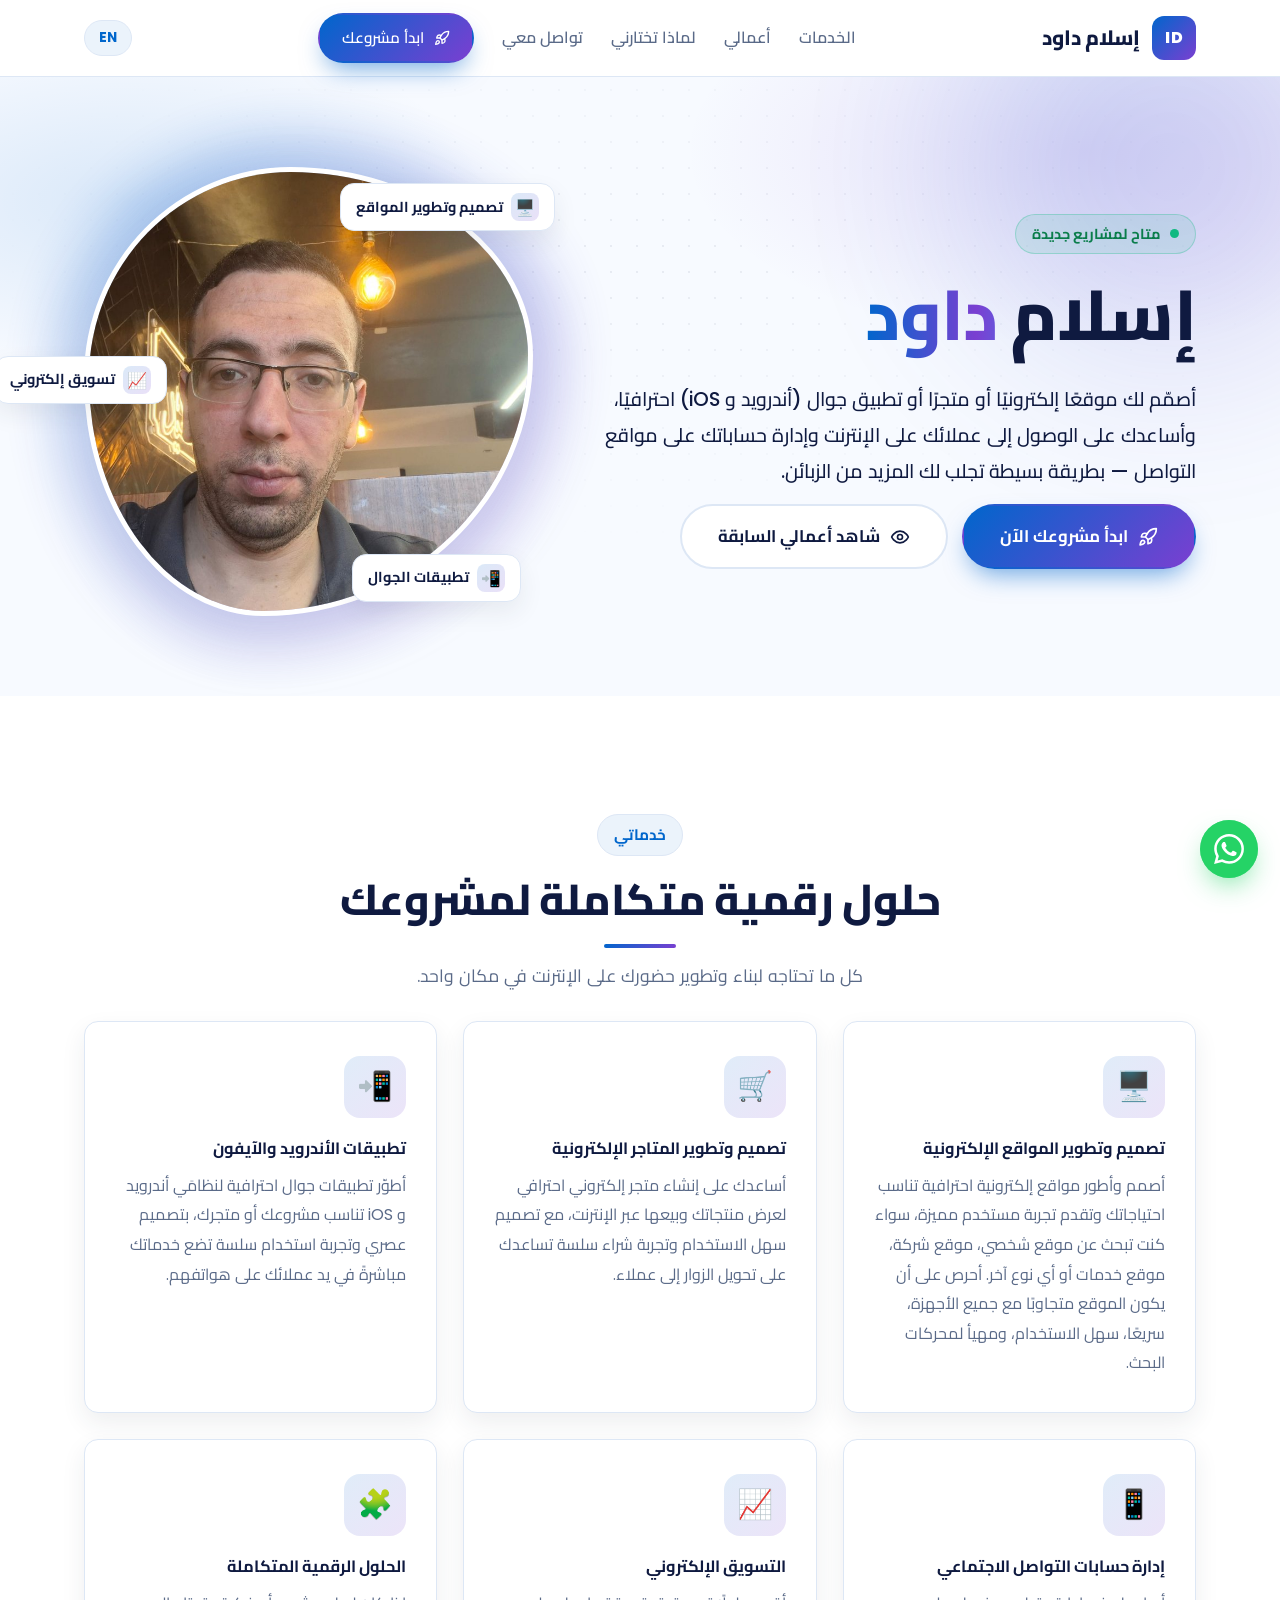
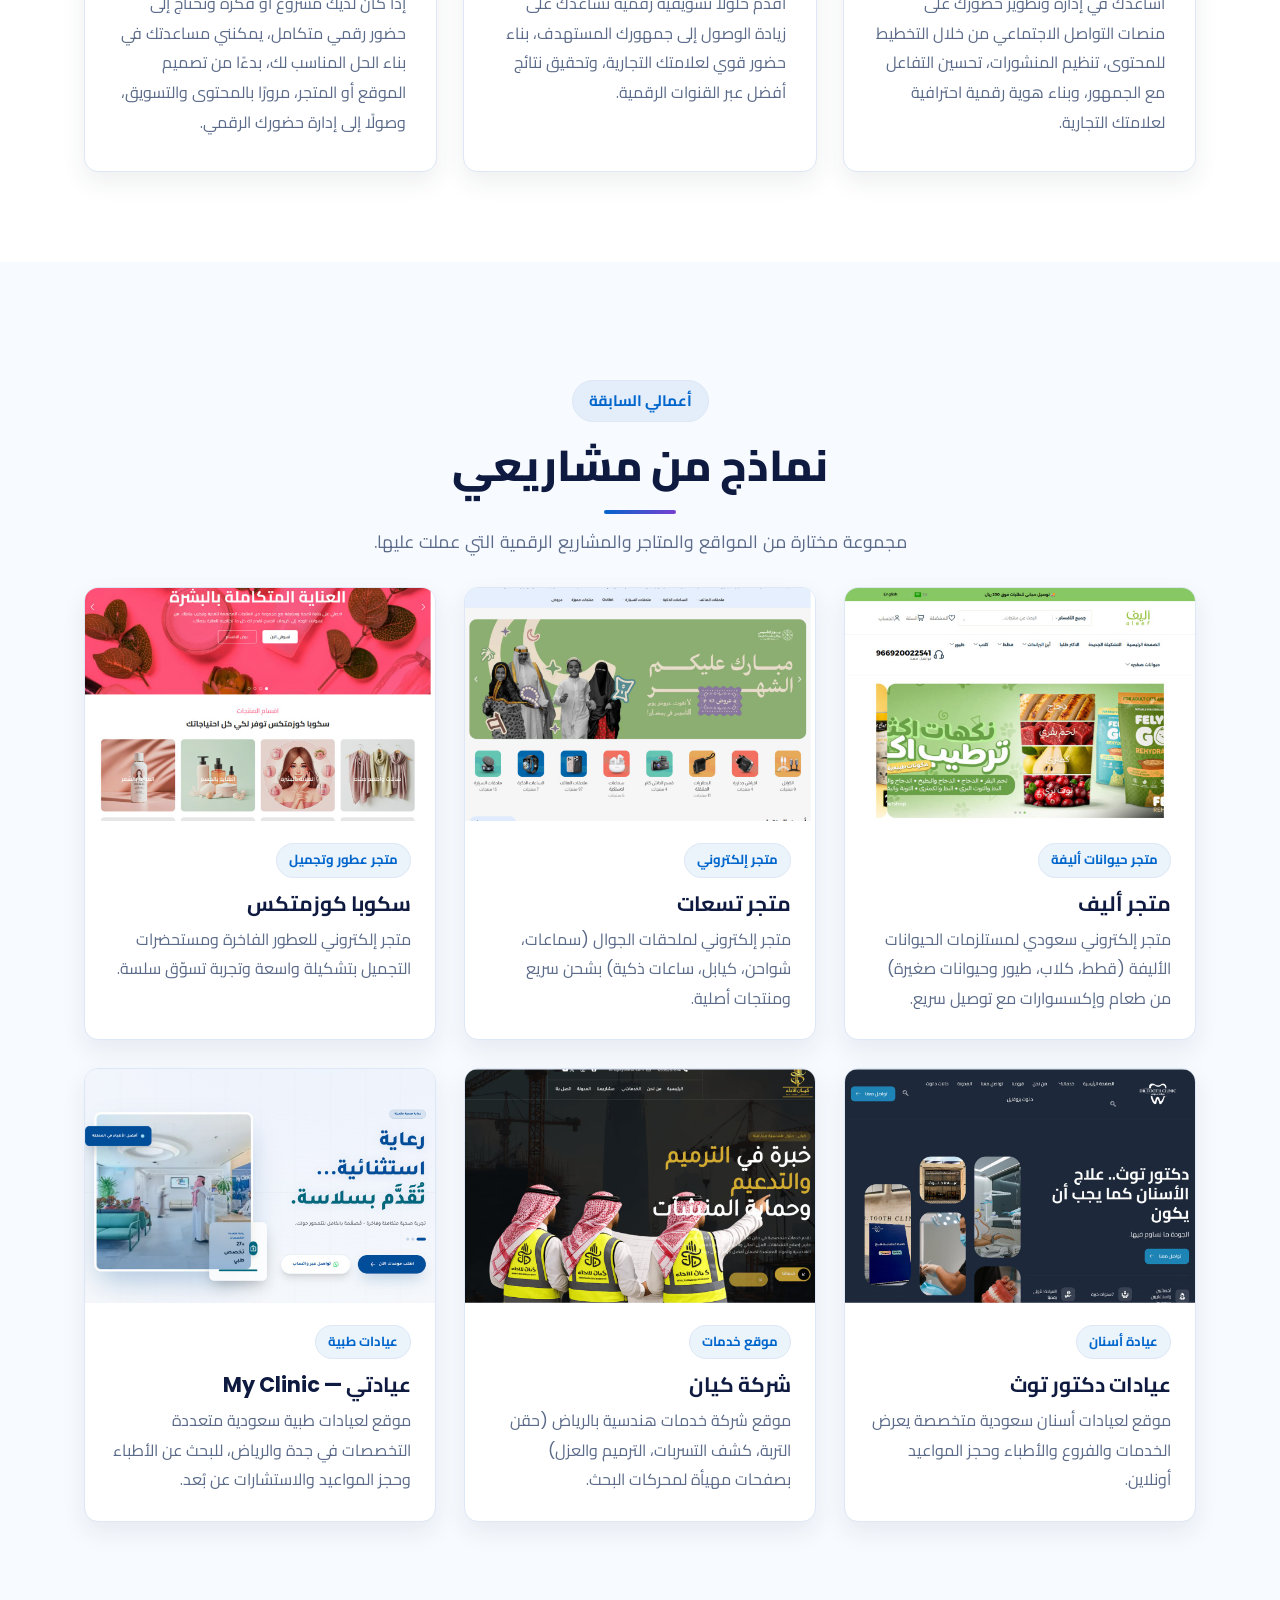
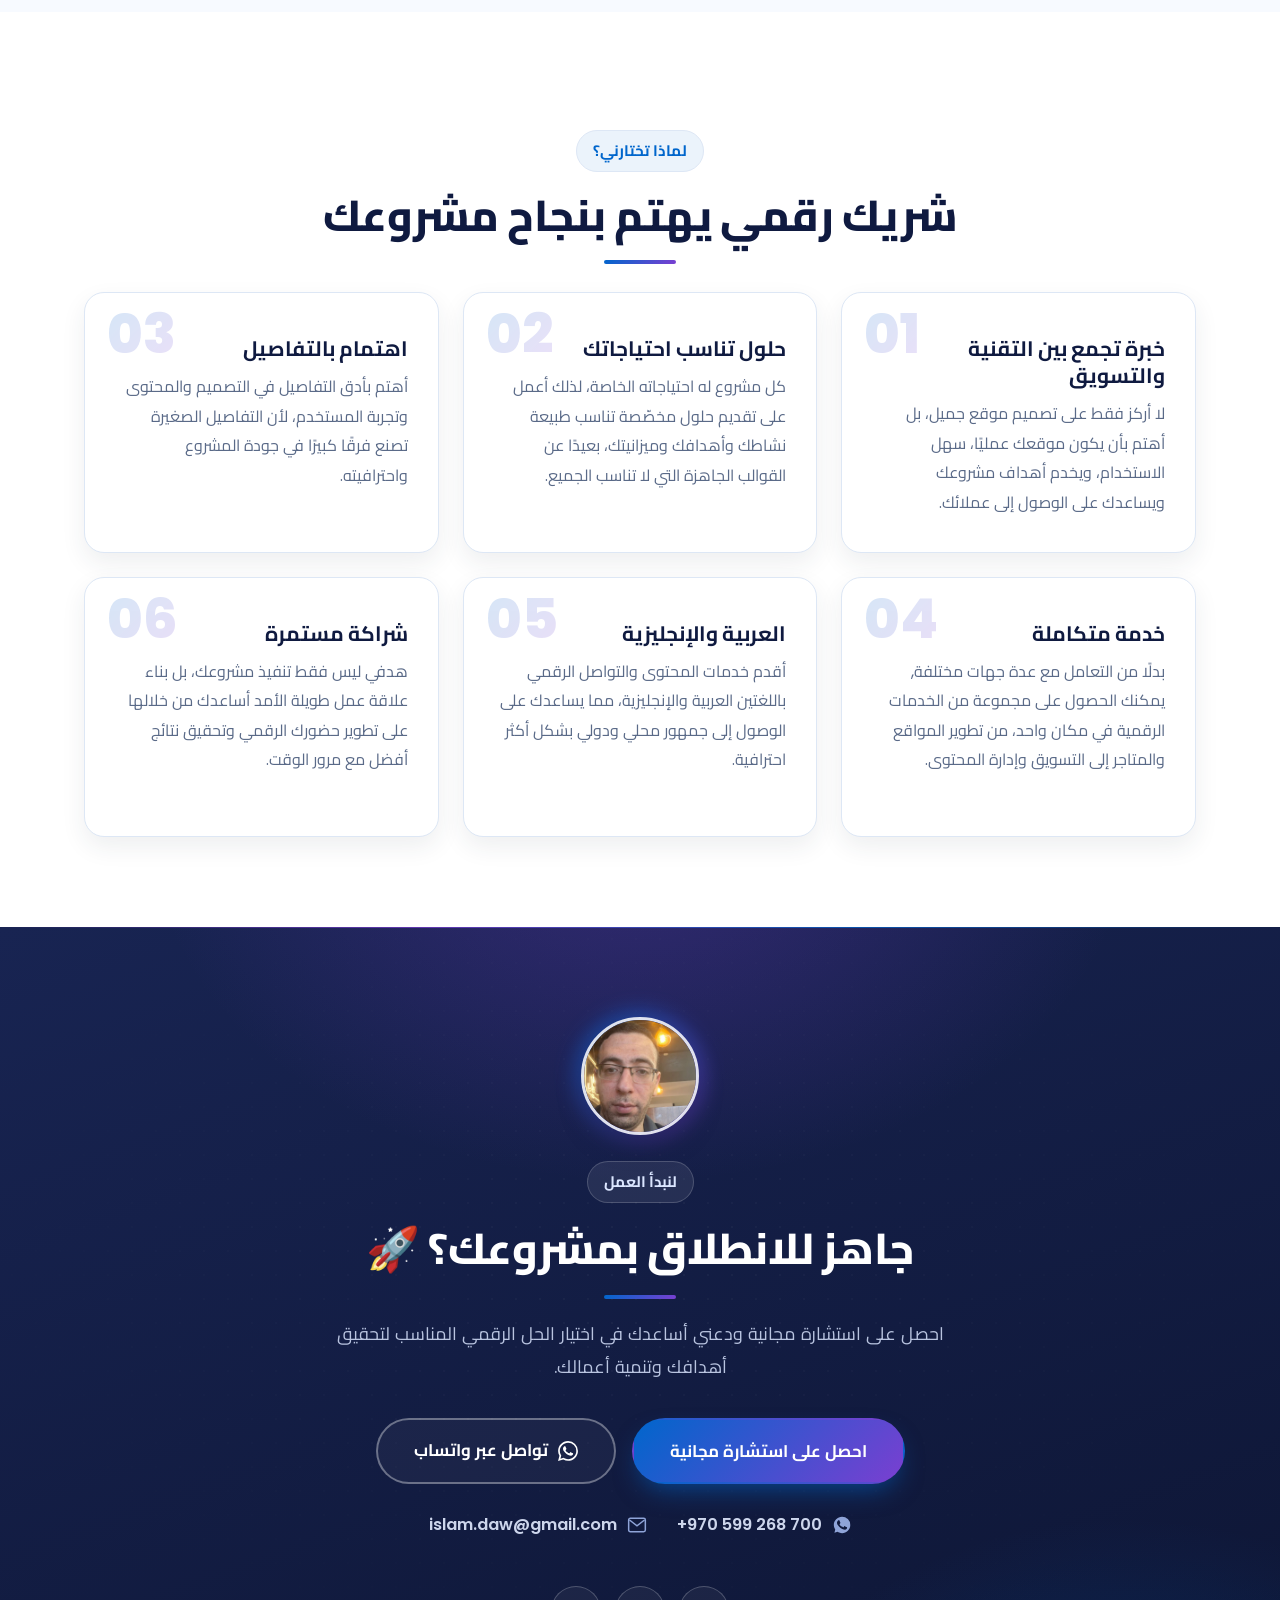
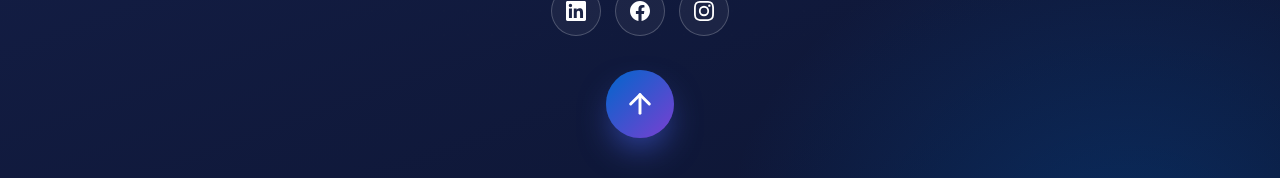
==== index.html @ fa751023 "Services: swap apps/marketing order; hero mentions apps; chip -> mobile apps Co-Authored-By: Claude " ====
<!DOCTYPE html>
<html lang="ar" dir="rtl">
<head>
  <meta charset="UTF-8" />
  <meta name="viewport" content="width=device-width, initial-scale=1.0" />
  <title>إسلام داود | مصمم ومطور مواقع والتسويق الرقمي</title>
  <meta name="description" content="إسلام داود — مصمم ومطور مواقع وتطبيقات جوال. تصميم مواقع ومتاجر إلكترونية، تطبيقات أندرويد و iOS، تسويق رقمي، وإدارة حسابات التواصل الاجتماعي." />
  <meta name="author" content="إسلام داود" />

  <meta name="robots" content="index, follow" />
  <meta name="keywords" content="تصميم مواقع, تطوير مواقع, متجر إلكتروني, تطبيقات جوال, تطبيقات اندرويد, تطبيقات ايفون, iOS, Android, تسويق رقمي, إدارة سوشال ميديا, إسلام داود, مصمم مواقع" />
  <meta name="theme-color" content="#0066cc" />
  <link rel="canonical" href="https://islam-dawod.github.io/ID/" />

  <!-- Open Graph -->
  <meta property="og:type" content="website" />
  <meta property="og:title" content="إسلام داود | مصمم ومطور مواقع والتسويق الرقمي" />
  <meta property="og:description" content="بناء حضور رقمي احترافي: مواقع، متاجر إلكترونية، تطبيقات جوال، تسويق رقمي وإدارة سوشال ميديا." />
  <meta property="og:url" content="https://islam-dawod.github.io/ID/" />
  <meta property="og:image" content="https://islam-dawod.github.io/ID/assets/me/portrait.jpg" />
  <meta property="og:locale" content="ar_AR" />
  <meta property="og:site_name" content="إسلام داود" />

  <!-- Twitter -->
  <meta name="twitter:card" content="summary_large_image" />
  <meta name="twitter:title" content="إسلام داود | مصمم ومطور مواقع" />
  <meta name="twitter:description" content="تصميم وتطوير المواقع والمتاجر الإلكترونية، تطبيقات الجوال، التسويق الرقمي وإدارة السوشال ميديا." />
  <meta name="twitter:image" content="https://islam-dawod.github.io/ID/assets/me/portrait.jpg" />

  <!-- Structured data -->
  <script type="application/ld+json">
  {
    "@context": "https://schema.org",
    "@type": "Person",
    "name": "إسلام داود",
    "alternateName": "Islam Daoud",
    "jobTitle": "مصمم ومطور مواقع",
    "description": "مصمم ومطور مواقع متخصص في تصميم وتطوير المواقع والمتاجر الإلكترونية والتسويق الرقمي وإدارة المحتوى.",
    "url": "https://islam-dawod.github.io/ID/",
    "image": "https://islam-dawod.github.io/ID/assets/me/portrait.jpg",
    "email": "islam.daw@gmail.com",
    "telephone": "+970599268700",
    "sameAs": [
      "https://www.instagram.com/islam.dawod92",
      "https://www.facebook.com/islam.daw.2025",
      "https://www.linkedin.com/in/islam-dawod/"
    ],
    "knowsAbout": ["تصميم المواقع", "تطوير المواقع", "المتاجر الإلكترونية", "تطوير تطبيقات الجوال", "تطبيقات أندرويد", "تطبيقات iOS", "التسويق الرقمي", "إدارة التواصل الاجتماعي"]
  }
  </script>

  <link rel="preconnect" href="https://fonts.googleapis.com" />
  <link rel="preconnect" href="https://fonts.gstatic.com" crossorigin />
  <link href="https://fonts.googleapis.com/css2?family=Cairo:wght@400;500;600;700;800&family=Poppins:wght@400;500;600;700;800&family=Tajawal:wght@400;500;700&display=swap" rel="stylesheet" />
  <link rel="stylesheet" href="styles.css?v=77" />
  <link rel="icon" type="image/svg+xml" href="favicon.svg?v=1" />
  <link rel="icon" type="image/png" sizes="32x32" href="favicon-32x32.png?v=1" />
  <link rel="icon" type="image/png" sizes="16x16" href="favicon-16x16.png?v=1" />
  <link rel="shortcut icon" href="favicon.ico?v=1" />
  <link rel="apple-touch-icon" sizes="180x180" href="apple-touch-icon.png?v=1" />
</head>
<body>
  <!-- Header -->
  <header class="site-header" id="top">
    <div class="container header-inner">
      <a href="#top" class="logo">
        <span class="logo-mark">ID</span>
        <span class="logo-text" data-en="Islam Daoud">إسلام داود</span>
      </a>
      <nav class="nav" id="nav">
        <a href="#services" data-en="Services">الخدمات</a>
        <a href="#portfolio" data-en="Work">أعمالي</a>
        <a href="#why" data-en="Why Me">لماذا تختارني</a>
        <a href="#contact" data-en="Contact">تواصل معي</a>
        <a href="#contact" class="btn btn-sm btn-primary nav-cta" data-en="<svg viewBox='0 0 24 24' fill='none' stroke='currentColor' stroke-width='2' stroke-linecap='round' stroke-linejoin='round'><path d='M4.5 16.5c-1.5 1.26-2 5-2 5s3.74-.5 5-2c.71-.84.7-2.13-.09-2.91a2.18 2.18 0 0 0-2.91-.09z'/><path d='m12 15-3-3a22 22 0 0 1 2-3.95A12.88 12.88 0 0 1 22 2c0 2.72-.78 7.5-6 11a22.35 22.35 0 0 1-4 2z'/><path d='M9 12H4s.55-3.03 2-4c1.62-1.08 5 0 5 0'/><path d='M12 15v5s3.03-.55 4-2c1.08-1.62 0-5 0-5'/></svg> Start Project"><svg viewBox="0 0 24 24" fill="none" stroke="currentColor" stroke-width="2" stroke-linecap="round" stroke-linejoin="round"><path d="M4.5 16.5c-1.5 1.26-2 5-2 5s3.74-.5 5-2c.71-.84.7-2.13-.09-2.91a2.18 2.18 0 0 0-2.91-.09z"/><path d="m12 15-3-3a22 22 0 0 1 2-3.95A12.88 12.88 0 0 1 22 2c0 2.72-.78 7.5-6 11a22.35 22.35 0 0 1-4 2z"/><path d="M9 12H4s.55-3.03 2-4c1.62-1.08 5 0 5 0"/><path d="M12 15v5s3.03-.55 4-2c1.08-1.62 0-5 0-5"/></svg> ابدأ مشروعك</a>
      </nav>
      <div class="header-actions">
        <button class="lang-toggle" id="langToggle" aria-label="تغيير اللغة">EN</button>
        <button class="nav-toggle" id="navToggle" aria-label="القائمة" aria-expanded="false">
          <span></span><span></span><span></span>
        </button>
      </div>
    </div>
  </header>

  <!-- Floating WhatsApp button (fixed, site-wide) -->
  <a class="wa-fab" href="https://wa.me/970599268700" target="_blank" rel="noopener" aria-label="تواصل عبر واتساب" data-en-label="Chat on WhatsApp">
    <svg viewBox="0 0 24 24" fill="currentColor" aria-hidden="true"><path d="M17.472 14.382c-.297-.149-1.758-.867-2.03-.967-.273-.099-.471-.148-.67.15-.197.297-.767.966-.94 1.164-.173.199-.347.223-.644.075-.297-.15-1.255-.463-2.39-1.475-.883-.788-1.48-1.761-1.653-2.059-.173-.297-.018-.458.13-.606.134-.133.298-.347.446-.52.149-.174.198-.298.298-.497.099-.198.05-.371-.025-.52-.075-.149-.669-1.612-.916-2.207-.242-.579-.487-.5-.669-.51-.173-.008-.371-.01-.57-.01-.198 0-.52.074-.792.372-.272.297-1.04 1.016-1.04 2.479 0 1.462 1.065 2.875 1.213 3.074.149.198 2.096 3.2 5.077 4.487.709.306 1.263.489 1.694.625.712.227 1.36.195 1.871.118.571-.085 1.758-.719 2.006-1.413.248-.694.248-1.289.173-1.413-.074-.124-.272-.198-.57-.347m-5.421 7.403h-.004a9.87 9.87 0 01-5.031-1.378l-.361-.214-3.741.982.998-3.648-.235-.374a9.86 9.86 0 01-1.51-5.26c.001-5.45 4.436-9.884 9.888-9.884 2.64 0 5.122 1.03 6.988 2.898a9.825 9.825 0 012.893 6.994c-.003 5.45-4.437 9.884-9.885 9.884m8.413-18.297A11.815 11.815 0 0012.05 0C5.495 0 .16 5.335.157 11.892c0 2.096.547 4.142 1.588 5.945L.057 24l6.305-1.654a11.882 11.882 0 005.683 1.448h.005c6.554 0 11.89-5.335 11.893-11.893a11.821 11.821 0 00-3.48-8.413Z"/></svg>
  </a>

  <!-- Hero -->
  <section class="hero">
    <div class="hero-bg" aria-hidden="true"></div>
    <div class="container hero-inner">
      <div class="hero-text">
        <span class="hero-status" data-en="<span class='dot'></span> Available for new projects"><span class="dot"></span> متاح لمشاريع جديدة</span>
        <h1 class="hero-title" data-en="Islam <span class='grad'>Daoud</span>">إسلام <span class="grad">داود</span></h1>
        <p class="hero-lead" data-en="I build you a professional website, online store, or mobile app for Android &amp; iOS, help you reach your customers online, and manage your social media — simply, in a way that brings you more clients.">
          أصمّم لك موقعًا إلكترونيًا أو متجرًا أو تطبيق جوال (أندرويد و iOS) احترافيًا،
          وأساعدك على الوصول إلى عملائك على الإنترنت وإدارة حساباتك على مواقع التواصل —
          بطريقة بسيطة تجلب لك المزيد من الزبائن.
        </p>
        <div class="hero-actions">
          <a href="#contact" class="btn btn-primary btn-lg" data-en="<svg viewBox='0 0 24 24' fill='none' stroke='currentColor' stroke-width='2' stroke-linecap='round' stroke-linejoin='round'><path d='M4.5 16.5c-1.5 1.26-2 5-2 5s3.74-.5 5-2c.71-.84.7-2.13-.09-2.91a2.18 2.18 0 0 0-2.91-.09z'/><path d='m12 15-3-3a22 22 0 0 1 2-3.95A12.88 12.88 0 0 1 22 2c0 2.72-.78 7.5-6 11a22.35 22.35 0 0 1-4 2z'/><path d='M9 12H4s.55-3.03 2-4c1.62-1.08 5 0 5 0'/><path d='M12 15v5s3.03-.55 4-2c1.08-1.62 0-5 0-5'/></svg> Start Your Project"><svg viewBox="0 0 24 24" fill="none" stroke="currentColor" stroke-width="2" stroke-linecap="round" stroke-linejoin="round"><path d="M4.5 16.5c-1.5 1.26-2 5-2 5s3.74-.5 5-2c.71-.84.7-2.13-.09-2.91a2.18 2.18 0 0 0-2.91-.09z"/><path d="m12 15-3-3a22 22 0 0 1 2-3.95A12.88 12.88 0 0 1 22 2c0 2.72-.78 7.5-6 11a22.35 22.35 0 0 1-4 2z"/><path d="M9 12H4s.55-3.03 2-4c1.62-1.08 5 0 5 0"/><path d="M12 15v5s3.03-.55 4-2c1.08-1.62 0-5 0-5"/></svg> ابدأ مشروعك الآن</a>
          <a href="#portfolio" class="btn btn-ghost btn-lg" data-en="<svg viewBox='0 0 24 24' fill='none' stroke='currentColor' stroke-width='2' stroke-linecap='round' stroke-linejoin='round'><path d='M2 12s3-7 10-7 10 7 10 7-3 7-10 7-10-7-10-7z'/><circle cx='12' cy='12' r='3'/></svg> View My Work"><svg viewBox="0 0 24 24" fill="none" stroke="currentColor" stroke-width="2" stroke-linecap="round" stroke-linejoin="round"><path d="M2 12s3-7 10-7 10 7 10 7-3 7-10 7-10-7-10-7z"/><circle cx="12" cy="12" r="3"/></svg> شاهد أعمالي السابقة</a>
        </div>
      </div>
      <figure class="hero-portrait" onerror="this.style.display='none'">
        <img src="assets/me/portrait.jpg" alt="إسلام داود" loading="eager"
             onerror="this.closest('.hero-portrait').style.display='none'" />
        <span class="float-chip chip-1" data-en="<span class='ci'>🖥️</span> Web Development"><span class="ci">🖥️</span> تصميم وتطوير المواقع</span>
        <span class="float-chip chip-2" data-en="<span class='ci'>📈</span> Digital Marketing"><span class="ci">📈</span> تسويق إلكتروني</span>
        <span class="float-chip chip-3" data-en="<span class='ci'>📲</span> Mobile Apps"><span class="ci">📲</span> تطبيقات الجوال</span>
      </figure>
    </div>
  </section>

  <!-- Services -->
  <section class="section" id="services">
    <div class="container">
      <div class="section-head">
        <span class="kicker" data-en="Services">خدماتي</span>
        <h2 data-en="Complete digital solutions for your project">حلول رقمية متكاملة لمشروعك</h2>
        <p data-en="Everything you need to build and grow your online presence, in one place.">كل ما تحتاجه لبناء وتطوير حضورك على الإنترنت في مكان واحد.</p>
      </div>

      <div class="cards">
        <article class="card">
          <div class="card-icon">🖥️</div>
          <h3 data-en="Website Design &amp; Development">تصميم وتطوير المواقع الإلكترونية</h3>
          <p data-en="I design and develop professional, responsive websites with a great user experience — personal, business, or services sites — fast, easy to use, and SEO-ready.">
            أصمم وأطور مواقع إلكترونية احترافية تناسب احتياجاتك وتقدم تجربة مستخدم مميزة،
            سواء كنت تبحث عن موقع شخصي، موقع شركة، موقع خدمات أو أي نوع آخر.
            أحرص على أن يكون الموقع متجاوبًا مع جميع الأجهزة، سريعًا، سهل الاستخدام، ومهيأ لمحركات البحث.
          </p>
        </article>

        <article class="card">
          <div class="card-icon">🛒</div>
          <h3 data-en="E-commerce Development">تصميم وتطوير المتاجر الإلكترونية</h3>
          <p data-en="I help you build a professional online store to showcase and sell your products, with an easy design and a smooth buying experience that turns visitors into customers.">
            أساعدك على إنشاء متجر إلكتروني احترافي لعرض منتجاتك وبيعها عبر الإنترنت،
            مع تصميم سهل الاستخدام وتجربة شراء سلسة تساعدك على تحويل الزوار إلى عملاء.
          </p>
        </article>

        <article class="card">
          <div class="card-icon">📲</div>
          <h3 data-en="Android &amp; iOS App Development">تطبيقات الأندرويد والآيفون</h3>
          <p data-en="I develop professional mobile apps for Android and iOS tailored to your business or store — with a modern design and a smooth experience that puts your services right in your customers' hands.">
            أطوّر تطبيقات جوال احترافية لنظامَي أندرويد و iOS تناسب مشروعك أو متجرك، بتصميم
            عصري وتجربة استخدام سلسة تضع خدماتك مباشرةً في يد عملائك على هواتفهم.
          </p>
        </article>

        <article class="card">
          <div class="card-icon">📱</div>
          <h3 data-en="Social Media Management">إدارة حسابات التواصل الاجتماعي</h3>
          <p data-en="I manage and grow your social media presence through content planning, scheduling, boosting engagement, and building a professional brand identity.">
            أساعدك في إدارة وتطوير حضورك على منصات التواصل الاجتماعي من خلال التخطيط للمحتوى،
            تنظيم المنشورات، تحسين التفاعل مع الجمهور، وبناء هوية رقمية احترافية لعلامتك التجارية.
          </p>
        </article>

        <article class="card">
          <div class="card-icon">📈</div>
          <h3 data-en="Digital Marketing">التسويق الإلكتروني</h3>
          <p data-en="I provide digital marketing solutions that expand your reach to your target audience, build a strong brand presence, and achieve better results across digital channels.">
            أقدم حلولًا تسويقية رقمية تساعدك على زيادة الوصول إلى جمهورك المستهدف،
            بناء حضور قوي لعلامتك التجارية، وتحقيق نتائج أفضل عبر القنوات الرقمية.
          </p>
        </article>

        <article class="card">
          <div class="card-icon">🧩</div>
          <h3 data-en="Integrated Digital Solutions">الحلول الرقمية المتكاملة</h3>
          <p data-en="If you have a project or idea and need a complete digital presence, I can help you build the right solution — from website or store design, through content and marketing, to managing your digital presence.">
            إذا كان لديك مشروع أو فكرة وتحتاج إلى حضور رقمي متكامل، يمكنني مساعدتك في بناء الحل
            المناسب لك، بدءًا من تصميم الموقع أو المتجر، مرورًا بالمحتوى والتسويق، وصولًا إلى إدارة حضورك الرقمي.
          </p>
        </article>
      </div>
    </div>
  </section>

  <!-- Portfolio / Previous work -->
  <section class="section section-alt" id="portfolio">
    <div class="container">
      <div class="section-head">
        <span class="kicker" data-en="My Work">أعمالي السابقة</span>
        <h2 data-en="Selected projects">نماذج من مشاريعي</h2>
        <p data-en="A selection of websites, stores, and digital projects I have worked on.">مجموعة مختارة من المواقع والمتاجر والمشاريع الرقمية التي عملت عليها.</p>
      </div>

      <div class="portfolio-grid">
        <a class="work" href="https://aleef.com/" target="_blank" rel="noopener">
          <div class="work-thumb">
            <img src="assets/portfolio/aleef.jpg" alt="متجر أليف لمستلزمات الحيوانات الأليفة" loading="lazy" />
          </div>
          <div class="work-body">
            <span class="work-tag" data-en="Pet Store">متجر حيوانات أليفة</span>
            <h3 data-en="Aleef Store">متجر أليف</h3>
            <p data-en="A Saudi online pet store for cats, dogs, birds, and small animals — food, accessories, and supplies with fast delivery.">متجر إلكتروني سعودي لمستلزمات الحيوانات الأليفة (قطط، كلاب، طيور وحيوانات صغيرة) من طعام وإكسسوارات مع توصيل سريع.</p>
          </div>
        </a>

        <a class="work" href="https://www.tesaat.com/" target="_blank" rel="noopener">
          <div class="work-thumb">
            <img src="assets/portfolio/tesaat.jpg" alt="متجر تسعات لملحقات الجوال" loading="lazy" />
          </div>
          <div class="work-body">
            <span class="work-tag" data-en="E-commerce">متجر إلكتروني</span>
            <h3 data-en="Tesaat Store">متجر تسعات</h3>
            <p data-en="An online store for mobile accessories — headphones, chargers, cables, and smartwatches — with fast shipping.">متجر إلكتروني لملحقات الجوال (سماعات، شواحن، كيابل، ساعات ذكية) بشحن سريع ومنتجات أصلية.</p>
          </div>
        </a>

        <a class="work" href="https://www.scuba-cosmatics.com/" target="_blank" rel="noopener">
          <div class="work-thumb">
            <img src="assets/portfolio/scuba.jpg" alt="متجر سكوبا كوزمتكس للعطور ومستحضرات التجميل" loading="lazy" />
          </div>
          <div class="work-body">
            <span class="work-tag" data-en="Beauty &amp; Perfume">متجر عطور وتجميل</span>
            <h3 data-en="Scuba Cosmetics">سكوبا كوزمتكس</h3>
            <p data-en="An online store for luxury perfumes and cosmetics with a wide range of premium products and a smooth shopping experience.">متجر إلكتروني للعطور الفاخرة ومستحضرات التجميل بتشكيلة واسعة وتجربة تسوّق سلسة.</p>
          </div>
        </a>

        <a class="work" href="https://drtoothclinics.com/" target="_blank" rel="noopener">
          <div class="work-thumb">
            <img src="assets/portfolio/drtooth.jpg" alt="موقع عيادات دكتور توث للأسنان" loading="lazy" />
          </div>
          <div class="work-body">
            <span class="work-tag" data-en="Dental Clinic">عيادة أسنان</span>
            <h3 data-en="Dr Tooth Clinics">عيادات دكتور توث</h3>
            <p data-en="A website for a Saudi dental clinics group showcasing its services, branches, specialists, and online appointment booking.">موقع لعيادات أسنان سعودية متخصصة يعرض الخدمات والفروع والأطباء وحجز المواعيد أونلاين.</p>
          </div>
        </a>

        <a class="work" href="https://kyanksa.com/" target="_blank" rel="noopener">
          <div class="work-thumb">
            <img src="assets/portfolio/kyan.jpg" alt="موقع شركة كيان للخدمات الهندسية" loading="lazy" />
          </div>
          <div class="work-body">
            <span class="work-tag" data-en="Services Website">موقع خدمات</span>
            <h3 data-en="Kyan Company">شركة كيان</h3>
            <p data-en="A services company website (soil injection, leak detection, renovation, and insulation) in Riyadh, with SEO-focused pages.">موقع شركة خدمات هندسية بالرياض (حقن التربة، كشف التسربات، الترميم والعزل) بصفحات مهيأة لمحركات البحث.</p>
          </div>
        </a>

        <a class="work" href="https://myclinic.com.sa/" target="_blank" rel="noopener">
          <div class="work-thumb">
            <img src="assets/portfolio/myclinic.jpg" alt="موقع عيادتي My Clinic الطبي" loading="lazy" />
          </div>
          <div class="work-body">
            <span class="work-tag" data-en="Medical Clinics">عيادات طبية</span>
            <h3 data-en="My Clinic">عيادتي — My Clinic</h3>
            <p data-en="A Saudi multi-specialty medical clinics website (Jeddah &amp; Riyadh) for finding doctors, booking appointments, and telemedicine.">موقع لعيادات طبية سعودية متعددة التخصصات في جدة والرياض، للبحث عن الأطباء وحجز المواعيد والاستشارات عن بُعد.</p>
          </div>
        </a>
      </div>

    </div>
  </section>

  <!-- Why choose me -->
  <section class="section" id="why">
    <div class="container">
      <div class="section-head">
        <span class="kicker" data-en="Why Choose Me?">لماذا تختارني؟</span>
        <h2 data-en="A digital partner invested in your success">شريك رقمي يهتم بنجاح مشروعك</h2>
      </div>

      <div class="features">
        <div class="feature">
          <span class="feature-num">01</span>
          <h3 data-en="Technical &amp; marketing expertise">خبرة تجمع بين التقنية والتسويق</h3>
          <p data-en="I don't just focus on a beautiful design — I make sure your site is practical, easy to use, serves your goals, and helps you reach your customers.">
            لا أركز فقط على تصميم موقع جميل، بل أهتم بأن يكون موقعك عمليًا، سهل الاستخدام،
            ويخدم أهداف مشروعك ويساعدك على الوصول إلى عملائك.
          </p>
        </div>
        <div class="feature">
          <span class="feature-num">02</span>
          <h3 data-en="Tailored to your needs">حلول تناسب احتياجاتك</h3>
          <p data-en="Every project has its own needs, so I provide custom solutions that fit your business, goals, and budget — never one-size-fits-all templates.">
            كل مشروع له احتياجاته الخاصة، لذلك أعمل على تقديم حلول مخصّصة تناسب طبيعة نشاطك
            وأهدافك وميزانيتك، بعيدًا عن القوالب الجاهزة التي لا تناسب الجميع.
          </p>
        </div>
        <div class="feature">
          <span class="feature-num">03</span>
          <h3 data-en="Attention to detail">اهتمام بالتفاصيل</h3>
          <p data-en="I care about the finest details in design, content, and user experience, because small details make a big difference in quality and professionalism.">
            أهتم بأدق التفاصيل في التصميم والمحتوى وتجربة المستخدم، لأن التفاصيل الصغيرة تصنع
            فرقًا كبيرًا في جودة المشروع واحترافيته.
          </p>
        </div>
        <div class="feature">
          <span class="feature-num">04</span>
          <h3 data-en="All-in-one service">خدمة متكاملة</h3>
          <p data-en="Instead of dealing with several parties, you get a range of digital services in one place — from web and store development to marketing and content.">
            بدلًا من التعامل مع عدة جهات مختلفة, يمكنك الحصول على مجموعة من الخدمات الرقمية في
            مكان واحد، من تطوير المواقع والمتاجر إلى التسويق وإدارة المحتوى.
          </p>
        </div>
        <div class="feature">
          <span class="feature-num">05</span>
          <h3 data-en="Arabic &amp; English">العربية والإنجليزية</h3>
          <p data-en="I offer content and digital communication in both Arabic and English, helping you reach a local and international audience more professionally.">
            أقدم خدمات المحتوى والتواصل الرقمي باللغتين العربية والإنجليزية، مما يساعدك على
            الوصول إلى جمهور محلي ودولي بشكل أكثر احترافية.
          </p>
        </div>
        <div class="feature">
          <span class="feature-num">06</span>
          <h3 data-en="Ongoing partnership">شراكة مستمرة</h3>
          <p data-en="My goal isn't only to deliver your project, but to build a long-term relationship that helps you grow your digital presence over time.">
            هدفي ليس فقط تنفيذ مشروعك، بل بناء علاقة عمل طويلة الأمد أساعدك من خلالها على تطوير
            حضورك الرقمي وتحقيق نتائج أفضل مع مرور الوقت.
          </p>
        </div>
      </div>
    </div>
  </section>

  <!-- Contact / CTA -->
  <section class="section contact" id="contact">
    <div class="container">
      <div class="contact-inner">
        <figure class="contact-avatar" onerror="this.style.display='none'">
          <img src="assets/me/avatar.jpg" alt="إسلام داود" loading="lazy"
               onerror="this.closest('.contact-avatar').style.display='none'" />
        </figure>
        <span class="kicker" data-en="Let's get started">لنبدأ العمل</span>
        <h2 data-en="Ready to launch your project?">جاهز للانطلاق بمشروعك؟ 🚀</h2>
        <p class="contact-lead" data-en="Get a free consultation and let me help you choose the right digital solution to reach your goals and grow your business.">
          احصل على استشارة مجانية ودعني أساعدك في اختيار الحل الرقمي المناسب
          لتحقيق أهدافك وتنمية أعمالك.
        </p>

        <div class="contact-actions">
          <button type="button" class="btn btn-primary btn-lg" id="openConsult" data-en="Get a free consultation">احصل على استشارة مجانية</button>
          <a class="btn btn-ghost btn-lg" href="https://wa.me/970599268700" target="_blank" rel="noopener">
            <svg viewBox="0 0 24 24" aria-hidden="true" fill="currentColor"><path d="M17.472 14.382c-.297-.149-1.758-.867-2.03-.967-.273-.099-.471-.148-.67.15-.197.297-.767.966-.94 1.164-.173.199-.347.223-.644.075-.297-.15-1.255-.463-2.39-1.475-.883-.788-1.48-1.761-1.653-2.059-.173-.297-.018-.458.13-.606.134-.133.298-.347.446-.52.149-.174.198-.298.298-.497.099-.198.05-.371-.025-.52-.075-.149-.669-1.612-.916-2.207-.242-.579-.487-.5-.669-.51-.173-.008-.371-.01-.57-.01-.198 0-.52.074-.792.372-.272.297-1.04 1.016-1.04 2.479 0 1.462 1.065 2.875 1.213 3.074.149.198 2.096 3.2 5.077 4.487.709.306 1.263.489 1.694.625.712.227 1.36.195 1.871.118.571-.085 1.758-.719 2.006-1.413.248-.694.248-1.289.173-1.413-.074-.124-.272-.198-.57-.347m-5.421 7.403h-.004a9.87 9.87 0 01-5.031-1.378l-.361-.214-3.741.982.998-3.648-.235-.374a9.86 9.86 0 01-1.51-5.26c.001-5.45 4.436-9.884 9.888-9.884 2.64 0 5.122 1.03 6.988 2.898a9.825 9.825 0 012.893 6.994c-.003 5.45-4.437 9.884-9.885 9.884m8.413-18.297A11.815 11.815 0 0012.05 0C5.495 0 .16 5.335.157 11.892c0 2.096.547 4.142 1.588 5.945L.057 24l6.305-1.654a11.882 11.882 0 005.683 1.448h.005c6.554 0 11.89-5.335 11.893-11.893a11.821 11.821 0 00-3.48-8.413Z"/></svg>
            <span data-en="Chat on WhatsApp">تواصل عبر واتساب</span>
          </a>
        </div>

        <div class="contact-details">
          <a class="cd-item" href="https://wa.me/970599268700" target="_blank" rel="noopener">
            <svg viewBox="0 0 24 24" fill="currentColor" aria-hidden="true"><path d="M17.472 14.382c-.297-.149-1.758-.867-2.03-.967-.273-.099-.471-.148-.67.15-.197.297-.767.966-.94 1.164-.173.199-.347.223-.644.075-.297-.15-1.255-.463-2.39-1.475-.883-.788-1.48-1.761-1.653-2.059-.173-.297-.018-.458.13-.606.134-.133.298-.347.446-.52.149-.174.198-.298.298-.497.099-.198.05-.371-.025-.52-.075-.149-.669-1.612-.916-2.207-.242-.579-.487-.5-.669-.51-.173-.008-.371-.01-.57-.01-.198 0-.52.074-.792.372-.272.297-1.04 1.016-1.04 2.479 0 1.462 1.065 2.875 1.213 3.074.149.198 2.096 3.2 5.077 4.487.709.306 1.263.489 1.694.625.712.227 1.36.195 1.871.118.571-.085 1.758-.719 2.006-1.413.248-.694.248-1.289.173-1.413-.074-.124-.272-.198-.57-.347M12.05 21.785h-.004a9.87 9.87 0 01-5.031-1.378l-.361-.214-3.741.982.998-3.648-.235-.374a9.86 9.86 0 01-1.51-5.26c.001-5.45 4.436-9.884 9.888-9.884 2.64 0 5.122 1.03 6.988 2.898a9.825 9.825 0 012.893 6.994c-.003 5.45-4.437 9.884-9.885 9.884"/></svg>
            <span dir="ltr">+970 599 268 700</span>
          </a>
          <a class="cd-item" href="mailto:islam.daw@gmail.com">
            <svg viewBox="0 0 24 24" fill="none" stroke="currentColor" stroke-width="1.8" aria-hidden="true"><rect x="2" y="4" width="20" height="16" rx="2"/><path d="m3 6 9 7 9-7"/></svg>
            <span dir="ltr">islam.daw@gmail.com</span>
          </a>
        </div>

        <ul class="social" aria-label="حسابات التواصل الاجتماعي">
          <li><a href="https://www.instagram.com/islam.dawod92" aria-label="إنستغرام" data-en-label="Instagram" target="_blank" rel="noopener">
            <svg viewBox="0 0 24 24" fill="currentColor"><path d="M12 2.163c3.204 0 3.584.012 4.85.07 3.252.148 4.771 1.691 4.919 4.919.058 1.265.069 1.645.069 4.849 0 3.205-.012 3.584-.069 4.849-.149 3.225-1.664 4.771-4.919 4.919-1.266.058-1.644.07-4.85.07-3.204 0-3.584-.012-4.849-.07-3.26-.149-4.771-1.699-4.919-4.92-.058-1.265-.07-1.644-.07-4.849 0-3.204.013-3.583.07-4.849.149-3.227 1.664-4.771 4.919-4.919 1.266-.057 1.645-.069 4.849-.069M12 0C8.741 0 8.333.014 7.053.072 2.695.272.273 2.69.073 7.052.014 8.333 0 8.741 0 12c0 3.259.014 3.668.072 4.948.2 4.358 2.618 6.78 6.98 6.98C8.333 23.986 8.741 24 12 24c3.259 0 3.668-.014 4.948-.072 4.354-.2 6.782-2.618 6.979-6.98.059-1.28.073-1.689.073-4.948 0-3.259-.014-3.667-.072-4.947-.196-4.354-2.617-6.78-6.979-6.98C15.668.014 15.259 0 12 0m0 5.838a6.162 6.162 0 100 12.324 6.162 6.162 0 000-12.324M12 16a4 4 0 110-8 4 4 0 010 8m6.406-11.845a1.44 1.44 0 100 2.881 1.44 1.44 0 000-2.881"/></svg>
          </a></li>
          <li><a href="https://www.facebook.com/islam.daw.2025" aria-label="فيسبوك" data-en-label="Facebook" target="_blank" rel="noopener">
            <svg viewBox="0 0 24 24" fill="currentColor"><path d="M24 12.073c0-6.627-5.373-12-12-12s-12 5.373-12 12c0 5.99 4.388 10.954 10.125 11.854v-8.385H7.078v-3.47h3.047V9.43c0-3.007 1.792-4.669 4.533-4.669 1.312 0 2.686.235 2.686.235v2.953H15.83c-1.491 0-1.956.925-1.956 1.874v2.25h3.328l-.532 3.47h-2.796v8.385C19.612 23.027 24 18.062 24 12.073"/></svg>
          </a></li>
          <li><a href="https://www.linkedin.com/in/islam-dawod/" aria-label="لينكدإن" data-en-label="LinkedIn" target="_blank" rel="noopener">
            <svg viewBox="0 0 24 24" fill="currentColor"><path d="M20.447 20.452h-3.554v-5.569c0-1.328-.027-3.037-1.852-3.037-1.853 0-2.136 1.445-2.136 2.939v5.667H9.351V9h3.414v1.561h.046c.477-.9 1.637-1.85 3.37-1.85 3.601 0 4.267 2.37 4.267 5.455v6.286zM5.337 7.433a2.062 2.062 0 01-2.063-2.065 2.064 2.064 0 112.063 2.065zm1.782 13.019H3.555V9h3.564v11.452zM22.225 0H1.771C.792 0 0 .774 0 1.729v20.542C0 23.227.792 24 1.771 24h20.451C23.2 24 24 23.227 24 22.271V1.729C24 .774 23.2 0 22.222 0z"/></svg>
          </a></li>
        </ul>

        <a class="back-top" href="#top" aria-label="العودة إلى أعلى الصفحة" data-en-label="Back to top">
          <svg viewBox="0 0 24 24" fill="none" stroke="currentColor" stroke-width="2.2" stroke-linecap="round" stroke-linejoin="round" aria-hidden="true"><path d="M12 19V5"/><path d="m5 12 7-7 7 7"/></svg>
        </a>
      </div>
    </div>
  </section>

  <!-- Consultation modal -->
  <div class="modal" id="consultModal" hidden>
    <div class="modal-overlay" data-close></div>
    <div class="modal-box" role="dialog" aria-modal="true" aria-labelledby="consultTitle">
      <button class="modal-close" type="button" data-close aria-label="إغلاق">&times;</button>

      <div class="modal-body" id="consultBody">
        <span class="modal-badge">🚀</span>
        <h3 id="consultTitle" data-en="Get a free consultation">احصل على استشارة مجانية</h3>
        <p class="modal-sub" data-en="Fill in your details and I'll get back to you shortly.">املأ بياناتك وسأتواصل معك في أقرب وقت.</p>
        <form id="consultForm" novalidate>
          <div class="field">
            <label for="cm-name" data-en="Name">الاسم</label>
            <input id="cm-name" type="text" placeholder="اسمك الكامل" data-en-ph="Your full name" required />
          </div>
          <div class="field">
            <label for="cm-email" data-en="Email">البريد الإلكتروني</label>
            <input id="cm-email" type="email" placeholder="you@example.com" data-en-ph="you@example.com" required />
          </div>
          <div class="field">
            <label for="cm-phone" data-en="Phone">رقم الهاتف</label>
            <input id="cm-phone" type="tel" dir="ltr" placeholder="+970 591 234 567" data-en-ph="+970 591 234 567" required />
          </div>
          <div class="field">
            <label for="cm-message" data-en="Message">رسالتك</label>
            <textarea id="cm-message" rows="4" placeholder="أخبرني عن مشروعك..." data-en-ph="Tell me about your project..."></textarea>
          </div>
          <button type="submit" class="btn btn-primary btn-lg btn-block" data-en="Send request">إرسال الطلب</button>
        </form>
      </div>

      <div class="modal-thanks" id="consultThanks" hidden>
        <span class="thanks-ic">✅</span>
        <h3 data-en="Thank you!">شكرًا لك!</h3>
        <p data-en="Your request has been received. I'll get in touch with you very soon.">تم استلام طلبك بنجاح، وسأتواصل معك في أقرب وقت.</p>
        <button type="button" class="btn btn-primary btn-lg" data-close data-en="Done">تم</button>
      </div>
    </div>
  </div>

  <script src="script.js?v=73"></script>
</body>
</html>
---- styles.css ----
:root {
  --bg: #ffffff;
  --bg-alt: #f7faff;        /* light blue tint */
  --surface: #ffffff;
  --surface-2: #eef4ff;
  --border: #dde7f5;
  --border-strong: #a2b6df;
  --text: #0f1a40;          /* deep navy */
  --muted: #5a6a88;         /* slate */
  --primary: #0066cc;       /* bright blue */
  --primary-2: #7a3fd1;     /* purple */
  --accent: #5d4d9e;
  --grad: linear-gradient(135deg, #0066cc, #7a3fd1);
  --shadow: 0 20px 60px rgba(192, 198, 211, 0.28);
  --shadow-sm: 0 10px 24px rgba(41, 51, 61, 0.08);
  --radius: 14px;
  --maxw: 1160px;
  --sans: "Poppins", "Cairo", "Tajawal", system-ui, sans-serif;
}

* { box-sizing: border-box; }
html { scroll-behavior: smooth; }

body {
  margin: 0;
  font-family: var(--sans);
  background: var(--bg);
  color: var(--text);
  line-height: 1.85;
  -webkit-font-smoothing: antialiased;
  overflow-x: hidden;
}

h1, h2, h3 { font-family: var(--sans); line-height: 1.3; margin: 0; font-weight: 800; }
a { color: inherit; text-decoration: none; }
.container { width: 100%; max-width: var(--maxw); margin: 0 auto; padding: 0 24px; }

/* Buttons */
.btn {
  display: inline-flex;
  align-items: center;
  justify-content: center;
  gap: 10px;
  font-family: inherit;
  font-weight: 700;
  font-size: 1rem;
  border: 2px solid transparent;
  border-radius: 999px;
  padding: 13px 30px;
  cursor: pointer;
  transition: transform .2s ease, box-shadow .2s ease, background .2s ease, color .2s ease;
}
.btn:hover { transform: translateY(-2px); }
.btn-lg { padding: 15px 36px; font-size: 1.05rem; }
.btn-sm { padding: 9px 22px; font-size: .95rem; }
.btn-block { width: 100%; }
.btn-primary {
  background: var(--grad);
  color: #fff;
  box-shadow: 0 12px 26px -8px rgba(0, 102, 204, .6);
}
.btn-primary:hover { box-shadow: 0 18px 34px -10px rgba(122, 63, 209, .6); }
.btn-ghost { background: #fff; border-color: var(--border); color: var(--text); }
.btn-ghost:hover { border-color: var(--primary); color: var(--primary); }

/* Header */
.site-header {
  position: sticky;
  top: 0;
  z-index: 50;
  background: rgba(255, 255, 255, .88);
  backdrop-filter: blur(14px);
  border-bottom: 1px solid var(--border);
}
.header-inner { display: flex; align-items: center; justify-content: space-between; height: 76px; }
.logo { display: flex; align-items: center; gap: 12px; font-weight: 800; }
.logo-mark {
  display: grid;
  place-items: center;
  width: 44px; height: 44px;
  border-radius: 12px;
  background: var(--grad);
  color: #fff;
  font-weight: 800;
  letter-spacing: .5px;
}
.logo-mark.small { width: 38px; height: 38px; font-size: .9rem; }
.logo-text { font-size: 1.3rem; font-weight: 800; }
.nav { display: flex; align-items: center; gap: 28px; }
.nav a { color: var(--muted); font-weight: 600; transition: color .2s; }
.nav a:hover { color: var(--primary); }
.nav .nav-cta { color: #fff; }
.nav .nav-cta:hover { color: #fff; }

.header-actions { display: flex; align-items: center; gap: 12px; }
.lang-toggle {
  font-family: inherit; font-weight: 700; font-size: .85rem;
  color: var(--primary);
  background: rgba(0, 102, 204, .08);
  border: 1px solid var(--border);
  border-radius: 999px;
  padding: 7px 14px; min-width: 44px;
  cursor: pointer;
  transition: background .2s ease, color .2s ease, border-color .2s ease;
}
.lang-toggle:hover { background: var(--grad); color: #fff; border-color: transparent; }

/* English (LTR) mode: allow long headings to wrap */
html[lang="en"] .section-head h2,
html[lang="en"] .contact-inner h2 { white-space: normal; }

.nav-toggle { display: none; flex-direction: column; gap: 5px; background: none; border: 0; cursor: pointer; padding: 8px; }
.nav-toggle span { width: 25px; height: 2px; background: var(--text); border-radius: 2px; transition: .25s; }

/* Hero */
.hero { position: relative; padding: 90px 0 80px; overflow: hidden; background: var(--bg-alt); }
.hero-bg {
  position: absolute; inset: 0; z-index: 0;
  background:
    radial-gradient(45% 45% at 85% 12%, rgba(122, 63, 209, .14), transparent 70%),
    radial-gradient(40% 40% at 10% 20%, rgba(0, 102, 204, .12), transparent 70%);
}
/* soft dotted texture */
.hero-bg::after {
  content: ""; position: absolute; inset: 0;
  background-image: radial-gradient(rgba(15, 26, 64, .07) 1px, transparent 1px);
  background-size: 26px 26px;
  -webkit-mask-image: radial-gradient(70% 60% at 50% 30%, #000, transparent 75%);
  mask-image: radial-gradient(70% 60% at 50% 30%, #000, transparent 75%);
}
/* floating gradient blob */
.hero-bg::before {
  content: ""; position: absolute;
  width: 420px; height: 420px;
  top: -120px; inset-inline-start: -100px;
  background: var(--grad);
  filter: blur(90px); opacity: .16;
  border-radius: 50%;
  animation: blobFloat 14s ease-in-out infinite;
}
@keyframes blobFloat {
  0%, 100% { transform: translate(0, 0) scale(1); }
  50% { transform: translate(40px, 60px) scale(1.12); }
}
.hero-inner {
  position: relative; z-index: 1;
  display: grid;
  grid-template-columns: 1.15fr .85fr;
  align-items: center;
  gap: 56px;
}
.hero-text { min-width: 0; }

/* Availability status pill */
.hero-status {
  display: flex; width: fit-content; align-items: center; gap: 9px;
  font-size: .9rem; font-weight: 700; color: #0a7d4b;
  background: rgba(16, 185, 129, .1);
  border: 1px solid rgba(16, 185, 129, .28);
  padding: 6px 16px; border-radius: 999px;
  margin-bottom: 16px;
}
.hero-status .dot {
  width: 9px; height: 9px; border-radius: 50%; background: #10b981;
  box-shadow: 0 0 0 0 rgba(16, 185, 129, .6);
  animation: pulseDot 2s ease-out infinite;
}
@keyframes pulseDot {
  0% { box-shadow: 0 0 0 0 rgba(16, 185, 129, .6); }
  70% { box-shadow: 0 0 0 10px rgba(16, 185, 129, 0); }
  100% { box-shadow: 0 0 0 0 rgba(16, 185, 129, 0); }
}

/* Gradient accent on the name (animated shimmer) */
.hero-title .grad {
  background: linear-gradient(90deg, #0066cc, #7a3fd1, #22a7ff, #0066cc);
  background-size: 250% auto;
  -webkit-background-clip: text; background-clip: text; color: transparent;
  animation: shimmer 5s linear infinite;
}
@keyframes shimmer { to { background-position: 250% center; } }

/* Entrance animations */
.hero-text > * { opacity: 0; animation: heroUp .7s ease forwards; }
.hero-text > *:nth-child(1) { animation-delay: .05s; }
.hero-text > *:nth-child(2) { animation-delay: .15s; }
.hero-text > *:nth-child(3) { animation-delay: .25s; }
.hero-text > *:nth-child(4) { animation-delay: .35s; }
.hero-text > *:nth-child(5) { animation-delay: .45s; }
.hero-portrait { animation: heroIn .8s .2s ease both; }
@keyframes heroUp { from { opacity: 0; transform: translateY(18px); } to { opacity: 1; transform: none; } }
@keyframes heroIn { from { opacity: 0; transform: translateY(24px) scale(.96); } to { opacity: 1; transform: none; } }

.eyebrow {
  display: inline-block;
  color: var(--primary);
  font-weight: 700;
  margin: 0 0 18px;
  padding: 7px 18px;
  border-radius: 999px;
  background: rgba(0, 102, 204, .08);
  border: 1px solid var(--border);
  font-size: .92rem;
}
.hero-title {
  font-size: clamp(2.6rem, 6.5vw, 4.4rem);
  font-weight: 800;
  color: var(--text);
  margin-bottom: 20px;
  letter-spacing: -.01em;
}
.hero-lead { font-size: 1.22rem; color: var(--text); margin: 0 0 14px; font-weight: 500; }
.hero-sub { font-size: 1.05rem; color: var(--muted); margin: 0 0 34px; }
.hero-actions { display: flex; gap: 14px; flex-wrap: wrap; }

.hero-portrait { margin: 0; position: relative; }
/* morphing water-droplet glow behind the photo */
.hero-portrait::before {
  content: ""; position: absolute; inset: -24px; z-index: 0;
  background: var(--grad); opacity: .32; filter: blur(28px);
  border-radius: 46% 54% 60% 40% / 47% 42% 58% 53%;
  animation: blobMorph 9s ease-in-out infinite;
}
/* circular photo with animated torn/droplet edges */
.hero-portrait img {
  position: relative; z-index: 1;
  width: 100%; aspect-ratio: 1 / 1; object-fit: cover;
  display: block;
  border: 5px solid #fff;
  border-radius: 46% 54% 60% 40% / 47% 42% 58% 53%;
  box-shadow: var(--shadow);
  animation: blobMorph 9s ease-in-out infinite, portraitFloat 6s ease-in-out infinite;
}
@keyframes blobMorph {
  0%, 100% { border-radius: 46% 54% 60% 40% / 47% 42% 58% 53%; }
  25% { border-radius: 60% 40% 50% 50% / 55% 55% 45% 45%; }
  50% { border-radius: 40% 60% 44% 56% / 42% 48% 52% 58%; }
  75% { border-radius: 56% 44% 62% 38% / 58% 40% 60% 42%; }
}
@keyframes portraitFloat {
  0%, 100% { transform: translateY(0); }
  50% { transform: translateY(-12px); }
}
/* Floating info chips around the portrait */
.float-chip {
  position: absolute; z-index: 2;
  display: inline-flex; align-items: center; gap: 8px;
  background: #fff; color: var(--text);
  font-weight: 700; font-size: .9rem; white-space: nowrap;
  padding: 9px 15px; border-radius: 14px;
  border: 1px solid var(--border);
  box-shadow: var(--shadow-sm);
  animation: chipFloat 5s ease-in-out infinite;
}
.float-chip .ci {
  display: grid; place-items: center;
  width: 28px; height: 28px; border-radius: 8px; font-size: 1rem;
  background: linear-gradient(135deg, rgba(0,102,204,.14), rgba(122,63,209,.16));
}
.float-chip.chip-1 { top: 16px; inset-inline-start: -22px; animation-delay: .2s; }
.float-chip.chip-2 { top: 42%; inset-inline-end: -90px; animation-delay: 1.0s; }
.float-chip.chip-3 { bottom: 14px; inset-inline-start: 12px; animation-delay: 1.8s; }
@keyframes chipFloat {
  0%, 100% { transform: translateY(0); }
  50% { transform: translateY(-10px); }
}

/* Sections */
.section { padding: 90px 0; }
.section-alt { background: var(--bg-alt); }
.section-head { text-align: center; max-width: 660px; margin: 0 auto 56px; }
.kicker {
  display: inline-block;
  color: var(--primary);
  font-weight: 700;
  font-size: .95rem;
  padding: 6px 16px;
  border-radius: 999px;
  background: rgba(0, 102, 204, .08);
  border: 1px solid var(--border);
}
.section-head h2 { font-size: clamp(1.9rem, 4vw, 2.7rem); margin: 16px 0 12px; white-space: nowrap; }
.section-head p { color: var(--muted); margin: 0; font-size: 1.1rem; }
@media (max-width: 768px) { .section-head h2 { white-space: normal; } }

/* About */
.about-inner {
  display: grid;
  grid-template-columns: .9fr 1.1fr;
  align-items: center;
  gap: 60px;
}
.about-photo { margin: 0; position: relative; }
.about-photo::before {
  content: ""; position: absolute; inset: -14px;
  background: var(--grad); border-radius: 24px; opacity: .16; z-index: 0;
}
.about-photo img {
  position: relative; z-index: 1;
  width: 100%; aspect-ratio: 4 / 3; object-fit: cover;
  display: block; border-radius: 18px; box-shadow: var(--shadow);
}
.about-text .kicker { margin-bottom: 4px; }
.about-text h2 { font-size: clamp(1.8rem, 3.8vw, 2.5rem); margin: 16px 0 18px; }
.about-text p { color: var(--muted); margin: 0 0 16px; font-size: 1.06rem; }
.about-text .btn { margin-top: 10px; }

/* Service cards */
.cards { display: grid; grid-template-columns: repeat(auto-fit, minmax(320px, 1fr)); gap: 26px; }
.card {
  background: var(--surface);
  border: 1px solid var(--border);
  border-radius: var(--radius);
  padding: 34px 30px;
  box-shadow: var(--shadow-sm);
  transition: transform .22s ease, box-shadow .22s ease, border-color .22s ease;
}
.card:hover { transform: translateY(-6px); box-shadow: var(--shadow); border-color: #bcd2f4; }
.card-icon {
  width: 62px; height: 62px;
  display: grid; place-items: center;
  font-size: 1.8rem;
  border-radius: 16px;
  background: linear-gradient(135deg, rgba(0, 102, 204, .12), rgba(122, 63, 209, .14));
  margin-bottom: 20px;
}
.card h3 { font-size: 1.3rem; margin-bottom: 12px; font-weight: 700; }
.card p { color: var(--muted); margin: 0; font-size: 1rem; }

/* Features (why choose me) */
.features { display: grid; grid-template-columns: repeat(auto-fit, minmax(320px, 1fr)); grid-auto-rows: 1fr; gap: 24px; counter-reset: feat; }
.feature {
  position: relative;
  counter-increment: feat;
  background: var(--surface);
  border: 1px solid var(--border);
  border-radius: 20px;
  padding: 34px 30px;
  box-shadow: var(--shadow-sm);
  overflow: hidden;
  transition: transform .3s ease, box-shadow .3s ease, background .3s ease, border-color .3s ease;
}
/* gradient top bar grows on hover */
.feature::after {
  content: ""; position: absolute; top: 0; inset-inline-start: 0;
  height: 4px; width: 0; background: var(--grad);
  transition: width .35s ease;
}
.feature:hover::after { width: 100%; }
/* large decorative number watermark */
.feature-num {
  position: absolute; top: 14px; inset-inline-end: 22px;
  width: auto; height: auto; margin: 0;
  font-size: 3.4rem; font-weight: 800; line-height: 1;
  background: var(--grad);
  -webkit-background-clip: text; background-clip: text;
  -webkit-text-fill-color: transparent; color: transparent;
  opacity: .16; pointer-events: none;
  transition: opacity .3s ease, -webkit-text-fill-color .3s ease;
}
.feature h3 { font-size: 1.3rem; margin: 8px 0 10px; font-weight: 700; transition: color .3s ease; }
.feature p { color: var(--muted); margin: 0; transition: color .3s ease; }

/* fill with gradient on hover */
.feature:hover {
  transform: translateY(-8px);
  background: var(--grad);
  border-color: transparent;
  box-shadow: 0 26px 46px -16px rgba(79, 107, 255, .55);
}
.feature:hover h3, .feature:hover p { color: #fff; }
.feature:hover .feature-num { opacity: .4; -webkit-text-fill-color: #fff; color: #fff; }

/* Portfolio */
.portfolio-grid { display: grid; grid-template-columns: repeat(auto-fit, minmax(330px, 1fr)); gap: 28px; }
.work {
  display: flex;
  flex-direction: column;
  background: var(--surface);
  border: 1px solid var(--border);
  border-radius: var(--radius);
  overflow: hidden;
  box-shadow: var(--shadow-sm);
  transition: transform .25s ease, box-shadow .25s ease;
}
.work:hover { transform: translateY(-6px); box-shadow: var(--shadow); }
.work-thumb { position: relative; aspect-ratio: 3 / 2; overflow: hidden; background: var(--surface-2); }
.work-thumb img { width: 100%; height: 100%; object-fit: cover; display: block; transition: transform .5s ease; }
.work:hover .work-thumb img { transform: scale(1.05); }
.work-body { padding: 22px 24px 26px; }
.work-tag {
  display: inline-block;
  font-size: .82rem;
  font-weight: 700;
  color: var(--primary);
  background: rgba(0, 102, 204, .08);
  border: 1px solid var(--border);
  padding: 4px 12px;
  border-radius: 999px;
  margin-bottom: 12px;
}
.work-body h3 { font-size: 1.3rem; margin-bottom: 8px; font-weight: 700; }
.work-body p { color: var(--muted); margin: 0; font-size: 1rem; }
.portfolio-note { text-align: center; color: var(--muted); margin: 40px 0 0; font-size: .95rem; }
.portfolio-note code {
  background: var(--surface-2);
  border: 1px solid var(--border);
  border-radius: 6px;
  padding: 2px 9px;
  direction: ltr;
  display: inline-block;
}

/* Contact — elegant dark */
.contact {
  position: relative; overflow: hidden;
  color: #fff;
  background:
    radial-gradient(55% 60% at 50% -12%, rgba(122, 63, 209, .30), transparent 70%),
    radial-gradient(45% 55% at 88% 108%, rgba(0, 102, 204, .28), transparent 70%),
    linear-gradient(160deg, #182452 0%, #0d1533 100%);
}
/* subtle dotted texture */
.contact::before {
  content: ""; position: absolute; inset: 0; z-index: 0; opacity: .6;
  background-image: radial-gradient(rgba(255, 255, 255, .06) 1px, transparent 1px);
  background-size: 24px 24px;
  -webkit-mask-image: radial-gradient(70% 65% at 50% 40%, #000, transparent 78%);
  mask-image: radial-gradient(70% 65% at 50% 40%, #000, transparent 78%);
}
/* glowing gradient hairline at the top */
.contact::after {
  content: ""; position: absolute; top: 0; inset-inline: 0; height: 1px; z-index: 1;
  background: linear-gradient(90deg, transparent, rgba(122, 63, 209, .7), rgba(0, 102, 204, .7), transparent);
}
/* Single centered column */
.contact-inner { position: relative; z-index: 2; max-width: 720px; margin: 0 auto; text-align: center; }
.contact-avatar { position: relative; margin: 0 auto 26px; width: 118px; height: 118px; }
.contact-avatar::before {
  content: ""; position: absolute; inset: -6px; z-index: 0;
  border-radius: 50%; background: var(--grad); opacity: .6; filter: blur(10px);
}
.contact-avatar img {
  position: relative; z-index: 1;
  width: 100%; height: 100%; object-fit: cover; border-radius: 50%;
  border: 3px solid rgba(255, 255, 255, .85);
  box-shadow: 0 12px 30px -10px rgba(0, 0, 0, .5);
}
.contact .kicker { color: #dbe6ff; background: rgba(255, 255, 255, .08); border-color: rgba(255, 255, 255, .18); }
.contact-inner h2 { font-size: clamp(1.6rem, 4.2vw, 2.7rem); margin: 18px 0 18px; color: #fff; white-space: nowrap; }
@media (max-width: 560px) { .contact-inner h2 { white-space: normal; } }
.contact-lead { color: #b9c4e0; margin: 0 auto 34px; font-size: 1.12rem; max-width: 620px; }

.contact-actions { display: flex; justify-content: center; flex-wrap: wrap; gap: 16px; }
.contact-actions .btn svg { width: 20px; height: 20px; flex: none; }
.contact .btn-ghost { background: rgba(255, 255, 255, .04); color: #fff; border-color: rgba(255, 255, 255, .35); }
.contact .btn-ghost:hover { background: #fff; color: var(--text); border-color: #fff; }

/* phone + email */
.contact-details { display: flex; justify-content: center; flex-wrap: wrap; gap: 14px 30px; margin-top: 26px; }
.cd-item { display: inline-flex; align-items: center; gap: 10px; color: #cdd6ec; font-weight: 600; font-size: 1.02rem; transition: color .2s ease; }
.cd-item svg { width: 20px; height: 20px; flex: none; color: #8fa4d8; transition: color .2s ease; }
.cd-item span { direction: ltr; }
.cd-item:hover, .cd-item:hover svg { color: #fff; }

/* social */
.social { list-style: none; display: flex; justify-content: center; flex-wrap: wrap; gap: 14px; margin: 46px 0 0; padding: 0; }
.social a {
  display: grid; place-items: center;
  width: 50px; height: 50px;
  background: rgba(255, 255, 255, .05);
  border: 1px solid rgba(255, 255, 255, .22);
  border-radius: 50%;
  color: #fff;
  transition: background .25s ease, border-color .25s ease, transform .25s ease;
}
.social a:hover { background: var(--grad); border-color: transparent; transform: translateY(-3px); }
.social svg { width: 20px; height: 20px; }

/* Back to top button */
.back-top {
  position: relative;
  display: grid; place-items: center;
  width: 68px; height: 68px; margin: 42px auto 0;
  border-radius: 50%;
  background: var(--grad); color: #fff;
  box-shadow: 0 16px 34px -8px rgba(79, 107, 255, .6);
  transition: transform .25s ease, box-shadow .25s ease;
}
.back-top::before {
  content: ""; position: absolute; inset: 0; z-index: -1;
  border-radius: 50%; background: var(--grad); opacity: .5;
  animation: backTopPulse 2.4s ease-out infinite;
}
.back-top svg { width: 32px; height: 32px; animation: arrowBounce 2s cubic-bezier(.45, 0, .4, 1) infinite; }
.back-top:hover { transform: translateY(-6px); box-shadow: 0 22px 40px -8px rgba(122, 63, 209, .7); }
.back-top:hover svg { animation-duration: 1s; }
@keyframes arrowBounce {
  0%, 15% { transform: translateY(0); }
  45% { transform: translateY(-10px); }
  70%, 100% { transform: translateY(0); }
}
@keyframes backTopPulse {
  0% { transform: scale(1); opacity: .5; }
  70% { transform: scale(1.6); opacity: 0; }
  100% { opacity: 0; }
}

/* Footer */
.site-footer { border-top: 1px solid var(--border); padding: 40px 0; background: var(--bg); }
.footer-inner { display: flex; align-items: center; justify-content: space-between; gap: 22px; flex-wrap: wrap; }
.footer-inner strong { font-size: 1.15rem; margin-inline-start: 10px; }
.footer-inner > div { display: flex; align-items: center; flex-wrap: wrap; }
.footer-inner p { color: var(--muted); margin: 6px 0 0; font-size: .92rem; width: 100%; }
.copy { color: var(--muted); font-size: .9rem; }

/* Responsive */
@media (max-width: 900px) {
  .hero-inner { grid-template-columns: 1fr; gap: 44px; }
  .hero-portrait { max-width: 360px; margin-inline: auto; }
  .about-inner { grid-template-columns: 1fr; gap: 38px; }
  .about-photo { order: -1; max-width: 480px; }
}
@media (max-width: 480px) {
  .float-chip { display: none; }
}
@media (max-width: 720px) {
  .nav {
    position: fixed;
    inset-block-start: 76px;
    inset-inline: 0;
    flex-direction: column;
    gap: 0;
    background: #fff;
    border-bottom: 1px solid var(--border);
    padding: 10px 24px 22px;
    transform: translateY(-160%);
    transition: transform .28s ease;
    box-shadow: var(--shadow-sm);
  }
  .nav.open { transform: translateY(0); }
  .nav a { width: 100%; padding: 13px 0; border-bottom: 1px solid var(--border); }
  .nav .nav-cta { margin-top: 12px; text-align: center; color: #fff; }
  .nav-toggle { display: flex; }
  .nav-toggle.open span:nth-child(1) { transform: translateY(7px) rotate(45deg); }
  .nav-toggle.open span:nth-child(2) { opacity: 0; }
  .nav-toggle.open span:nth-child(3) { transform: translateY(-7px) rotate(-45deg); }
}

/* Reveal on scroll */
.reveal { opacity: 0; transform: translateY(24px); transition: opacity .6s ease, transform .6s ease; }
.reveal.visible { opacity: 1; transform: none; }
/* Reveal variants */
.section-head.reveal { transform: translateY(28px); }
.work.reveal { transform: translateY(28px) scale(.98); }
.work.reveal.visible { transform: none; }

/* Scroll progress bar */
.scroll-progress {
  position: fixed; top: 0; inset-inline-start: 0;
  height: 3px; width: 0;
  background: var(--grad);
  z-index: 100;
  transition: width .1s linear;
}

/* Floating WhatsApp button (fixed on the bottom-right, site-wide) */
.wa-fab {
  position: fixed;
  bottom: 22px; right: 22px;
  z-index: 90;
  width: 58px; height: 58px;
  display: grid; place-items: center;
  border-radius: 50%;
  background: #25d366; color: #fff;
  box-shadow: 0 12px 28px -8px rgba(37, 211, 102, .65);
  transition: transform .25s ease, box-shadow .25s ease;
}
.wa-fab svg { width: 30px; height: 30px; }
.wa-fab:hover { transform: scale(1.08); box-shadow: 0 16px 34px -8px rgba(37, 211, 102, .8); }
.wa-fab::before {
  content: ""; position: absolute; inset: 0; z-index: -1;
  border-radius: 50%; background: #25d366; opacity: .55;
  animation: waPulse 2.2s ease-out infinite;
}
@keyframes waPulse {
  0% { transform: scale(1); opacity: .55; }
  70% { transform: scale(1.7); opacity: 0; }
  100% { opacity: 0; }
}
@media (max-width: 600px) {
  .wa-fab { width: 52px; height: 52px; bottom: 16px; right: 16px; }
  .wa-fab svg { width: 27px; height: 27px; }
}

/* Header shadow once scrolled */
.site-header.scrolled { box-shadow: 0 8px 30px -14px rgba(15, 26, 64, .25); }

/* Micro-interactions */
.card-icon { transition: transform .28s ease; }
.card:hover .card-icon { transform: translateY(-3px) rotate(-6deg) scale(1.06); }

/* Button shine sweep */
.btn-primary { position: relative; overflow: hidden; }
.btn-primary::after {
  content: ""; position: absolute; top: 0; inset-inline-start: -120%;
  width: 60%; height: 100%; transform: skewX(-20deg);
  background: linear-gradient(90deg, transparent, rgba(255,255,255,.35), transparent);
  transition: inset-inline-start .6s ease;
}
.btn-primary:hover::after { inset-inline-start: 130%; }

/* TEXT ANIMATION — underline draws under section headings on reveal */
.section-head h2 { position: relative; }
.section-head h2::after {
  content: ""; display: block;
  width: 72px; height: 4px; margin: 16px auto 0;
  background: var(--grad); border-radius: 2px;
  transform: scaleX(0); transform-origin: center;
  transition: transform .6s ease .25s;
}
.section-head.visible h2::after { transform: scaleX(1); }
.contact-inner h2 { position: relative; }
.contact-inner h2::after {
  content: ""; display: block;
  width: 72px; height: 4px; margin: 18px auto 0;
  background: var(--grad); border-radius: 2px;
  transform: scaleX(0); transform-origin: center;
  transition: transform .6s ease .25s;
}
.contact-inner.visible h2::after { transform: scaleX(1); }

/* IMAGE ANIMATION — reveal wipe + hover overlay/zoom on portfolio */
.work-thumb { position: relative; }
.work-thumb::after {
  content: ""; position: absolute; inset: 0; z-index: 1;
  background: linear-gradient(to top, rgba(15, 26, 64, .45), transparent 55%);
  opacity: 0; transition: opacity .35s ease;
}
.work:hover .work-thumb::after { opacity: 1; }
.work .work-thumb img { transition: transform .6s ease, clip-path .7s ease .1s; }
.work.reveal .work-thumb img { clip-path: inset(0 0 0 100%); }
.work.reveal.visible .work-thumb img { clip-path: inset(0 0 0 0); }

/* Respect reduced-motion only for continuous/looping decorative motion.
   One-time reveals, underlines, image wipes and entrances stay active. */
@media (prefers-reduced-motion: reduce) {
  .hero-bg::before,
  .hero-status .dot,
  .hero-title .grad,
  .wa-fab::before,
  .back-top::before {
    animation: none !important;
  }
}

/* ===== Consultation modal ===== */
.modal { position: fixed; inset: 0; z-index: 120; display: grid; place-items: center; padding: 20px; }
.modal[hidden] { display: none; }
.modal-overlay { position: absolute; inset: 0; background: rgba(9, 14, 33, .6); backdrop-filter: blur(4px); animation: fadeIn .25s ease; }
.modal-box {
  position: relative; z-index: 1;
  width: 100%; max-width: 460px; max-height: 92vh; overflow-y: auto;
  background: #fff; color: var(--text);
  border-radius: 20px; padding: 34px 30px 30px;
  box-shadow: 0 30px 70px -20px rgba(0,0,0,.5);
  animation: popIn .28s cubic-bezier(.2,.8,.3,1);
}
@keyframes fadeIn { from { opacity: 0; } to { opacity: 1; } }
@keyframes popIn { from { opacity: 0; transform: translateY(16px) scale(.96); } to { opacity: 1; transform: none; } }
.modal-close {
  position: absolute; inset-inline-end: 16px; top: 14px;
  width: 36px; height: 36px; border-radius: 50%;
  border: 1px solid var(--border); background: var(--bg-alt); color: var(--muted);
  font-size: 1.5rem; line-height: 1; cursor: pointer; transition: background .2s, color .2s;
}
.modal-close:hover { background: var(--primary); color: #fff; border-color: transparent; }
.modal-badge {
  display: inline-grid; place-items: center; width: 58px; height: 58px; border-radius: 16px;
  font-size: 1.7rem; margin-bottom: 14px;
  background: linear-gradient(135deg, rgba(0,102,204,.12), rgba(122,63,209,.16));
}
.modal-box h3 { font-size: 1.5rem; margin-bottom: 6px; }
.modal-sub { color: var(--muted); margin: 0 0 20px; font-size: 1rem; }
#consultForm { display: grid; gap: 14px; text-align: start; }
#consultForm .field { display: grid; gap: 6px; }
#consultForm label { font-size: .85rem; font-weight: 600; color: var(--muted); }
#consultForm input, #consultForm textarea {
  font-family: inherit; font-size: 1rem; color: var(--text);
  background: var(--bg-alt); border: 1px solid var(--border);
  border-radius: 10px; padding: 12px 14px; outline: none;
  transition: border-color .2s, box-shadow .2s;
}
#consultForm textarea { resize: vertical; }
#consultForm input:focus, #consultForm textarea:focus { border-color: var(--primary); box-shadow: 0 0 0 3px rgba(0,102,204,.15); }
#consultForm .btn { margin-top: 6px; }
.modal-thanks { text-align: center; padding: 16px 6px 6px; }
.thanks-ic {
  display: inline-grid; place-items: center; width: 74px; height: 74px; border-radius: 50%;
  font-size: 2.2rem; margin-bottom: 12px;
  background: rgba(16,185,129,.12); border: 1px solid rgba(16,185,129,.3);
}
.modal-thanks h3 { font-size: 1.6rem; margin-bottom: 8px; }
.modal-thanks p { color: var(--muted); margin: 0 0 22px; }
body.modal-open { overflow: hidden; }
@media (prefers-reduced-motion: reduce) {
  .modal-overlay, .modal-box { animation: none; }
}

/* Reduce empty space below the back-to-top arrow (last section) */
.contact { padding-bottom: 40px; }
.contact .back-top { margin-top: 34px; }

/* ===== Smaller typography & form on mobile ===== */
@media (max-width: 600px) {
  body { font-size: .94rem; line-height: 1.75; }
  .hero { padding: 54px 0 58px; }
  .hero-title { font-size: 2.15rem; }
  .hero-lead { font-size: 1.02rem; }
  .hero-sub { font-size: .95rem; }
  .eyebrow, .hero-status { font-size: .8rem; }
  .section { padding: 58px 0; }
  .section-head { margin-bottom: 38px; }
  .section-head h2, .contact-inner h2 { font-size: 1.5rem; }
  .section-head p { font-size: .98rem; }
  .card, .feature { padding: 24px 20px; border-radius: 16px; }
  .card h3, .feature h3, .work-body h3 { font-size: 1.12rem; }
  .card p, .feature p, .work-body p, .contact-lead { font-size: .93rem; }
  .kicker { font-size: .82rem; }
  .btn { font-size: .92rem; padding: 12px 20px; }
  .btn-lg { font-size: .96rem; padding: 13px 24px; }
  .feature-num { font-size: 2.6rem; }
  /* consultation modal / form */
  .modal { padding: 14px; }
  .modal-box { padding: 24px 18px 20px; border-radius: 16px; }
  .modal-box h3 { font-size: 1.25rem; }
  .modal-sub { font-size: .9rem; margin-bottom: 16px; }
  .modal-badge { width: 50px; height: 50px; font-size: 1.4rem; }
  #consultForm { gap: 11px; }
  #consultForm label { font-size: .82rem; }
  #consultForm input, #consultForm textarea { font-size: .92rem; padding: 10px 12px; }
  .modal-thanks h3 { font-size: 1.3rem; }
}

/* ===== Services cards — more attractive hover effects ===== */
.card { position: relative; overflow: hidden; transition: transform .3s ease, box-shadow .3s ease, border-color .3s ease; }
.card::before {
  content: ""; position: absolute; top: 0; inset-inline-start: 0;
  height: 4px; width: 0; background: var(--grad); z-index: 1;
  transition: width .4s ease;
}
.card:hover::before { width: 100%; }
.card::after {
  content: ""; position: absolute; inset: 0; z-index: 0; opacity: 0;
  background: radial-gradient(120% 80% at 100% 0%, rgba(122,63,209,.07), transparent 60%);
  transition: opacity .35s ease;
}
.card:hover::after { opacity: 1; }
.card > * { position: relative; z-index: 1; }
.card:hover { transform: translateY(-10px); box-shadow: 0 28px 50px -18px rgba(79,107,255,.45); border-color: transparent; }
.card-icon { transition: background .3s ease, transform .3s ease, box-shadow .3s ease; }
.card:hover .card-icon {
  background: var(--grad);
  transform: translateY(-4px) rotate(-6deg) scale(1.1);
  box-shadow: 0 12px 22px -6px rgba(122,63,209,.55);
}
.card h3 { transition: color .3s ease; }
.card:hover h3 { color: var(--primary); }

/* Services card titles on a single line */
.card h3 { font-size: 1.02rem; white-space: nowrap; }
@media (max-width: 600px) { .card h3 { font-size: .96rem; } }

/* ===== Mobile: hide "why" section + hero buttons side-by-side ===== */
@media (max-width: 600px) {
  #why { display: none; }
  .nav a[href="#why"] { display: none; }
  .hero-actions { flex-wrap: nowrap; gap: 10px; }
  .hero-actions .btn { flex: 1 1 0; min-width: 0; padding: 12px 8px; font-size: .85rem; white-space: nowrap; }
}

/* Raise the 'digital marketing' chip and keep it off the photo (stacked layout) */
@media (max-width: 900px) {
  .float-chip.chip-2 { bottom: auto; top: 22%; inset-inline-end: -165px; }
}
@media (max-width: 680px) {
  .float-chip.chip-2 { inset-inline-end: -80px; }
}

/* ===== For companies / hire full-time ===== */
#hire { padding: 80px 0; }
.hire-panel {
  position: relative;
  border-radius: 30px;
  padding: clamp(40px, 5vw, 66px) clamp(24px, 5vw, 68px);
  background: var(--grad);
  color: #fff;
  text-align: center;
  overflow: hidden;
  box-shadow: 0 34px 70px -26px rgba(122, 63, 209, .6);
}
.hire-glow {
  position: absolute; inset: 0; z-index: 0; pointer-events: none;
  background:
    radial-gradient(440px circle at 12% 15%, rgba(255,255,255,.22), transparent 60%),
    radial-gradient(440px circle at 88% 88%, rgba(255,255,255,.15), transparent 60%);
}
.hire-content { position: relative; z-index: 1; max-width: 760px; margin: 0 auto; }
.hire-badge {
  display: inline-flex; align-items: center; gap: 9px;
  background: rgba(255,255,255,.14); border: 1px solid rgba(255,255,255,.3);
  color: #fff; padding: 8px 18px; border-radius: 999px; font-weight: 600; font-size: .92rem;
}
.hire-badge .dot { width: 9px; height: 9px; border-radius: 50%; background: #7dffa8; animation: hirePulse 2s infinite; }
@keyframes hirePulse {
  0% { box-shadow: 0 0 0 0 rgba(125,255,168,.6); }
  70% { box-shadow: 0 0 0 10px rgba(125,255,168,0); }
  100% { box-shadow: 0 0 0 0 rgba(125,255,168,0); }
}
.hire-panel h2 { color: #fff; font-size: clamp(1.6rem, 3.6vw, 2.5rem); margin: 20px 0 16px; line-height: 1.35; }
.hire-content p { color: rgba(255,255,255,.92); font-size: 1.1rem; margin: 0 auto 26px; max-width: 640px; }
.hire-skills { list-style: none; padding: 0; margin: 0 0 34px; display: flex; flex-wrap: wrap; justify-content: center; gap: 10px; }
.hire-skills li { background: rgba(255,255,255,.12); border: 1px solid rgba(255,255,255,.24); padding: 8px 16px; border-radius: 12px; font-size: .95rem; font-weight: 500; }
.hire-actions { display: flex; flex-wrap: wrap; justify-content: center; gap: 16px; }
.hire-actions .btn { display: inline-flex; align-items: center; gap: 10px; }
.hire-actions .btn svg { width: 20px; height: 20px; flex: none; }
.hire-cv { background: #fff; color: var(--primary); border: 2px solid #fff; }
.hire-cv:hover { transform: translateY(-3px); box-shadow: 0 16px 32px -10px rgba(0,0,0,.4); }
.hire-contact { background: transparent; color: #fff; border: 2px solid rgba(255,255,255,.6); }
.hire-contact:hover { background: #fff; color: var(--primary); border-color: #fff; }
@media (max-width: 560px) {
  .hire-actions { flex-direction: column; }
  .hire-actions .btn { width: 100%; justify-content: center; }
}

/* "Hire me" nav button — gradient-border pill with briefcase icon */
.nav-cta-hire {
  color: var(--primary);
  font-weight: 700;
  border: 2px solid transparent;
  background: linear-gradient(#fff, #fff) padding-box, var(--grad) border-box;
  box-shadow: 0 6px 16px -8px rgba(122, 63, 209, .5);
}
.nav-cta-hire svg { width: 16px; height: 16px; flex: none; }
.nav-cta-hire:hover {
  color: #fff;
  background: var(--grad) padding-box, var(--grad) border-box;
  box-shadow: 0 12px 24px -8px rgba(122, 63, 209, .6);
}
.nav .nav-cta-hire:hover { color: #fff; }
.nav .nav-cta-hire { margin-inline-start: -14px; }

/* Icons inside hero action buttons */
.hero-actions .btn svg { width: 20px; height: 20px; flex: none; }

/* Nav "Start project" CTA icon */
.nav-cta svg { width: 16px; height: 16px; flex: none; }

/* Mobile: center card content in services & portfolio, tune hero buttons */
@media (max-width: 600px) {
  .card { text-align: center; }
  .card-icon { margin-inline: auto; }
  .work-body { text-align: center; }
  .hero-actions .btn { padding: 12px 12px; gap: 6px; font-size: .82rem; }
  .hero-actions .btn svg { width: 15px; height: 15px; }
}

/* Mobile: center hero (first section) content */
@media (max-width: 600px) {
  .hero-text { text-align: center; }
  .hero-status { margin-inline: auto; }
}

/* Mobile: show hero image first, then the text */
@media (max-width: 600px) {
  .hero-portrait { order: -1; }
  .hero-text { order: 0; }
}

/* Mobile: shrink hero photo ~30% */
@media (max-width: 600px) {
  .hero-portrait { max-width: 210px; }
}
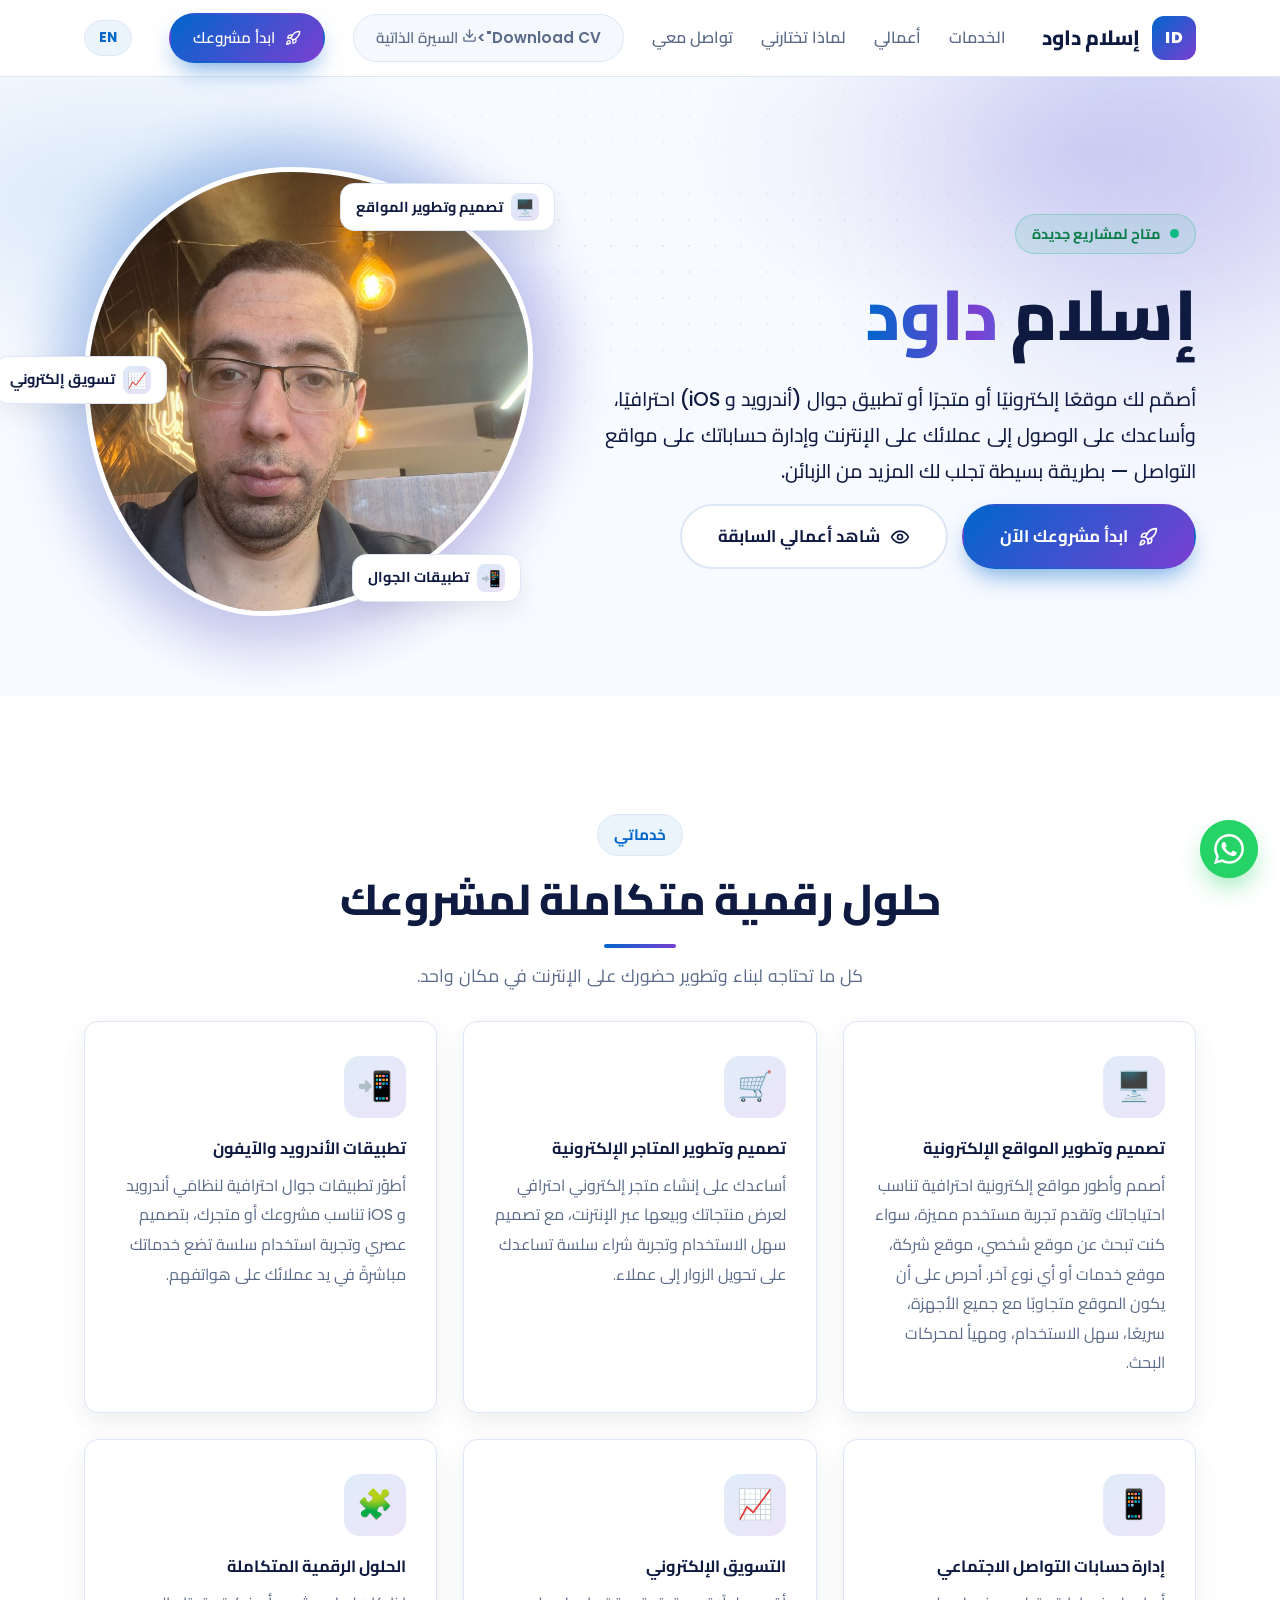
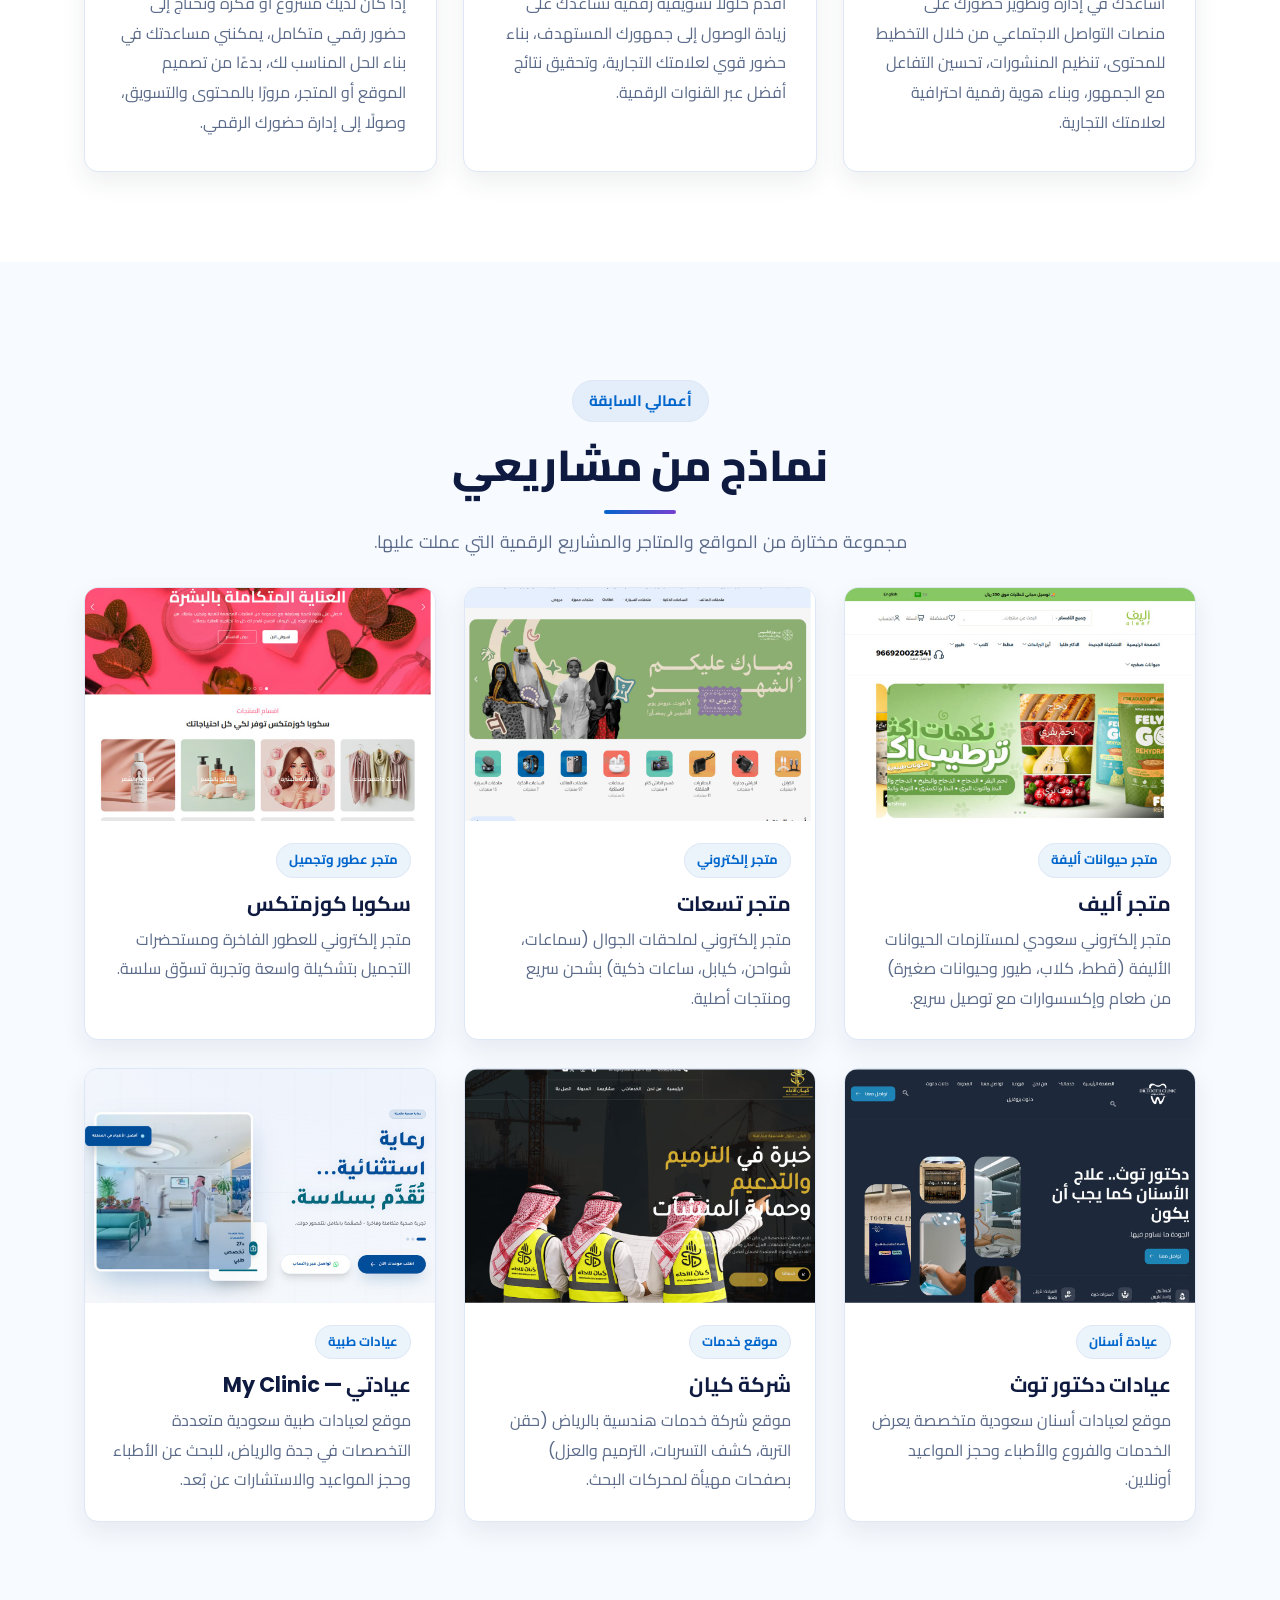
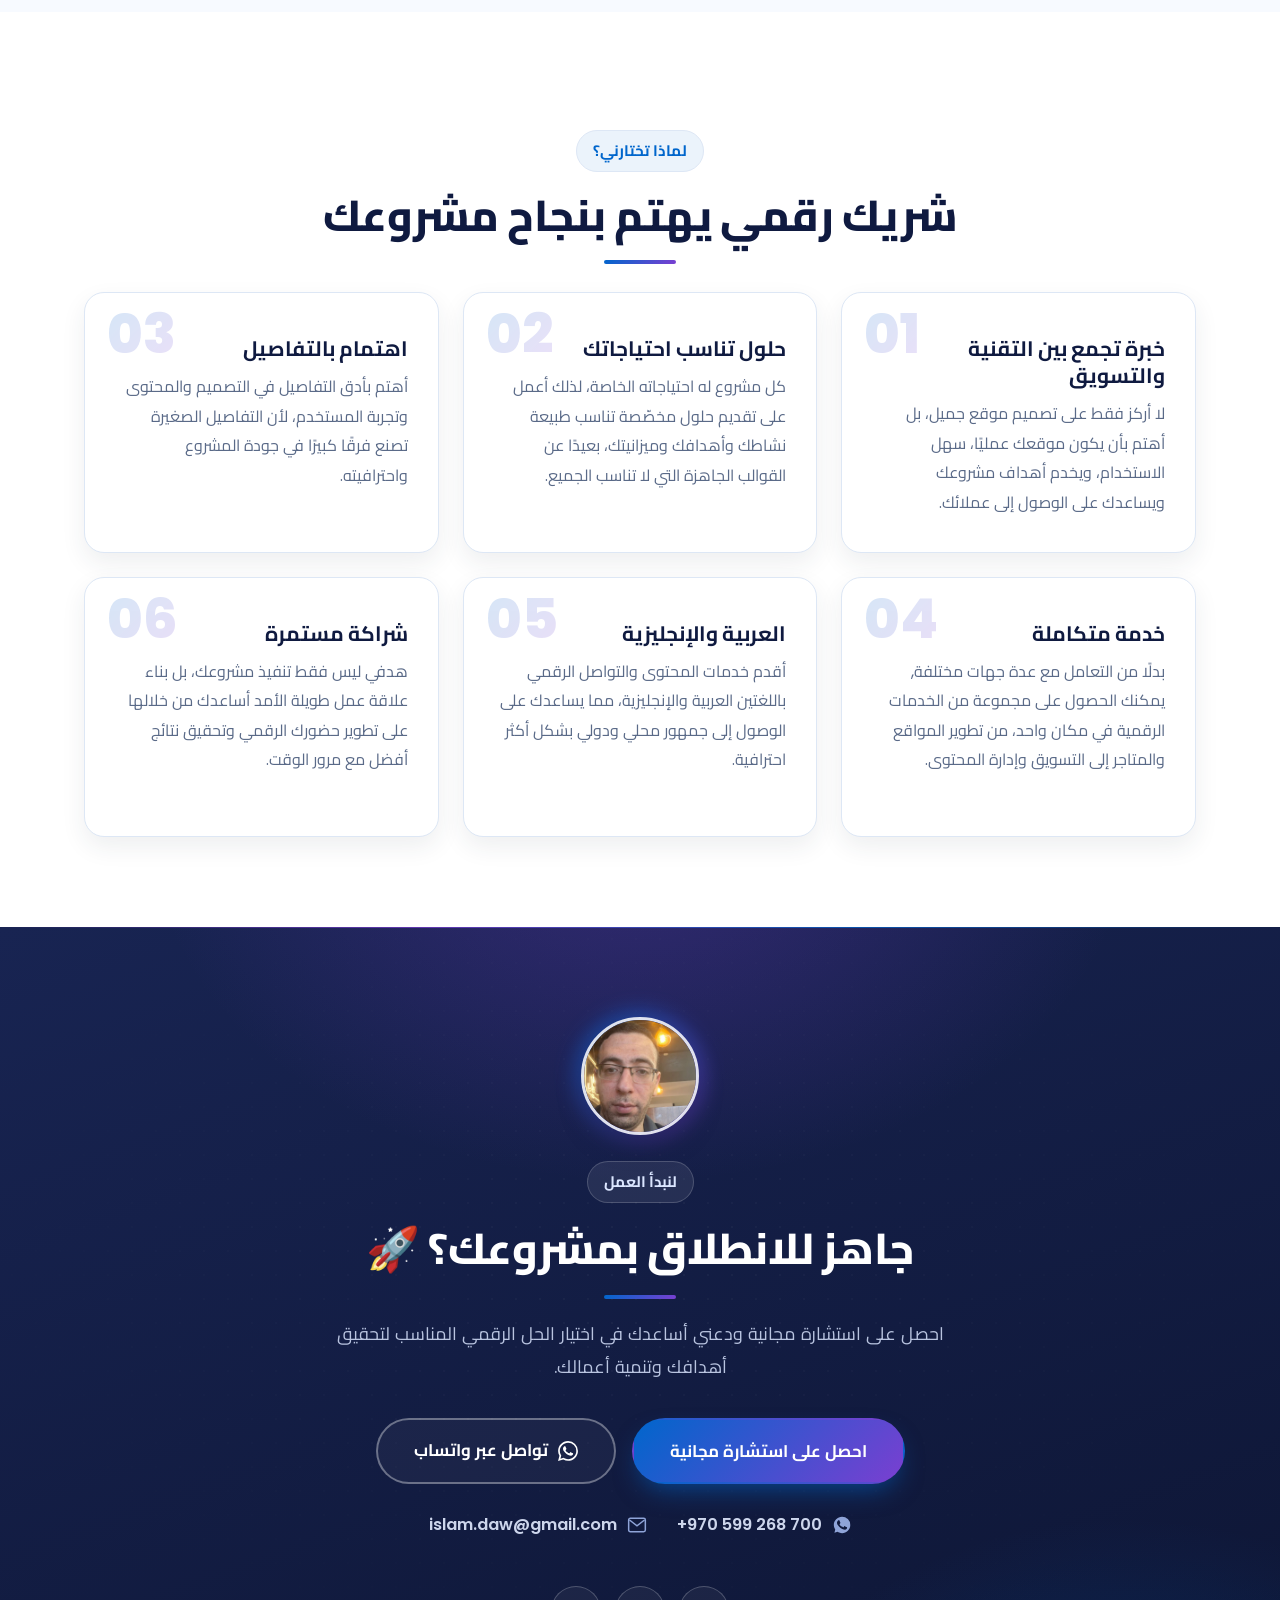
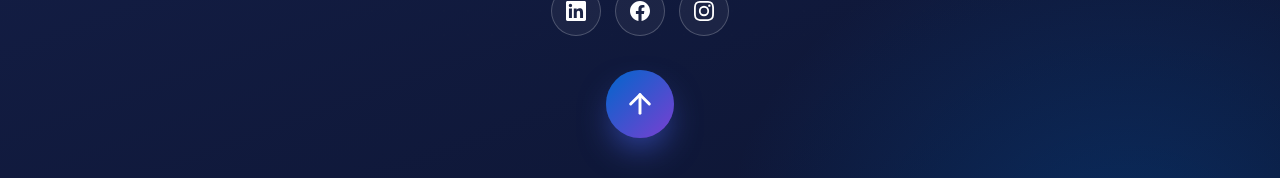
==== commit 482cdb3a: "Add CV download button to nav bar Add a subtle ghost-style button with download icon next to the Sta" ====
--- a/index.html
+++ b/index.html
@@ -3,7 +3,7 @@
 <head>
   <meta charset="UTF-8" />
   <meta name="viewport" content="width=device-width, initial-scale=1.0" />
-  <title>إسلام داود | مصمم ومطور مواقع والتسويق الرقمي</title>
+  <title>إسلام داود | مصمم ومطور مواقع وتطبيقات</title>
   <meta name="description" content="إسلام داود — مصمم ومطور مواقع وتطبيقات جوال. تصميم مواقع ومتاجر إلكترونية، تطبيقات أندرويد و iOS، تسويق رقمي، وإدارة حسابات التواصل الاجتماعي." />
   <meta name="author" content="إسلام داود" />
 
@@ -72,6 +72,7 @@
         <a href="#portfolio" data-en="Work">أعمالي</a>
         <a href="#why" data-en="Why Me">لماذا تختارني</a>
         <a href="#contact" data-en="Contact">تواصل معي</a>
+        <a href="cv.html" class="btn btn-sm btn-ghost nav-cv" download="Islam_Faysal_CV.pdf" data-en="<svg viewBox='0 0 24 24' fill='none' stroke='currentColor' stroke-width='2' stroke-linecap='round' stroke-linejoin='round'><path d="M21 15v4a2 2 0 0 1-2 2H5a2 2 0 0 1-2-2v-4"/><polyline points="7 10 12 15 17 10"/><line x1="12" y1="15" x2="12" y2="3"/></svg> Download CV"><svg viewBox="0 0 24 24" fill="none" stroke="currentColor" stroke-width="2" stroke-linecap="round" stroke-linejoin="round"><path d="M21 15v4a2 2 0 0 1-2 2H5a2 2 0 0 1-2-2v-4"/><polyline points="7 10 12 15 17 10"/><line x1="12" y1="15" x2="12" y2="3"/></svg> السيرة الذاتية</a>
         <a href="#contact" class="btn btn-sm btn-primary nav-cta" data-en="<svg viewBox='0 0 24 24' fill='none' stroke='currentColor' stroke-width='2' stroke-linecap='round' stroke-linejoin='round'><path d='M4.5 16.5c-1.5 1.26-2 5-2 5s3.74-.5 5-2c.71-.84.7-2.13-.09-2.91a2.18 2.18 0 0 0-2.91-.09z'/><path d='m12 15-3-3a22 22 0 0 1 2-3.95A12.88 12.88 0 0 1 22 2c0 2.72-.78 7.5-6 11a22.35 22.35 0 0 1-4 2z'/><path d='M9 12H4s.55-3.03 2-4c1.62-1.08 5 0 5 0'/><path d='M12 15v5s3.03-.55 4-2c1.08-1.62 0-5 0-5'/></svg> Start Project"><svg viewBox="0 0 24 24" fill="none" stroke="currentColor" stroke-width="2" stroke-linecap="round" stroke-linejoin="round"><path d="M4.5 16.5c-1.5 1.26-2 5-2 5s3.74-.5 5-2c.71-.84.7-2.13-.09-2.91a2.18 2.18 0 0 0-2.91-.09z"/><path d="m12 15-3-3a22 22 0 0 1 2-3.95A12.88 12.88 0 0 1 22 2c0 2.72-.78 7.5-6 11a22.35 22.35 0 0 1-4 2z"/><path d="M9 12H4s.55-3.03 2-4c1.62-1.08 5 0 5 0"/><path d="M12 15v5s3.03-.55 4-2c1.08-1.62 0-5 0-5"/></svg> ابدأ مشروعك</a>
       </nav>
       <div class="header-actions">
--- a/styles.css
+++ b/styles.css
@@ -520,8 +520,6 @@
   .hero-portrait { max-width: 360px; margin-inline: auto; }
   .about-inner { grid-template-columns: 1fr; gap: 38px; }
   .about-photo { order: -1; max-width: 480px; }
-}
-@media (max-width: 480px) {
   .float-chip { display: none; }
 }
 @media (max-width: 720px) {
@@ -856,6 +854,26 @@
 /* Nav "Start project" CTA icon */
 .nav-cta svg { width: 16px; height: 16px; flex: none; }
 
+/* Nav CV download button */
+.nav-cv {
+  color: var(--primary);
+  font-weight: 700;
+  border: 1.5px solid var(--border);
+  background: rgba(0, 102, 204, .04);
+  gap: 7px;
+  transition: background .2s, color .2s, border-color .2s, box-shadow .2s;
+}
+.nav-cv svg { width: 15px; height: 15px; flex: none; stroke-width: 2.2; }
+.nav-cv:hover {
+  color: var(--primary);
+  border-color: var(--primary);
+  background: rgba(0, 102, 204, .08);
+  box-shadow: 0 4px 12px -4px rgba(0, 102, 204, .25);
+}
+@media (max-width: 720px) {
+  .nav-cv { margin-top: 12px; text-align: center; justify-content: center; }
+}
+
 /* Mobile: center card content in services & portfolio, tune hero buttons */
 @media (max-width: 600px) {
   .card { text-align: center; }
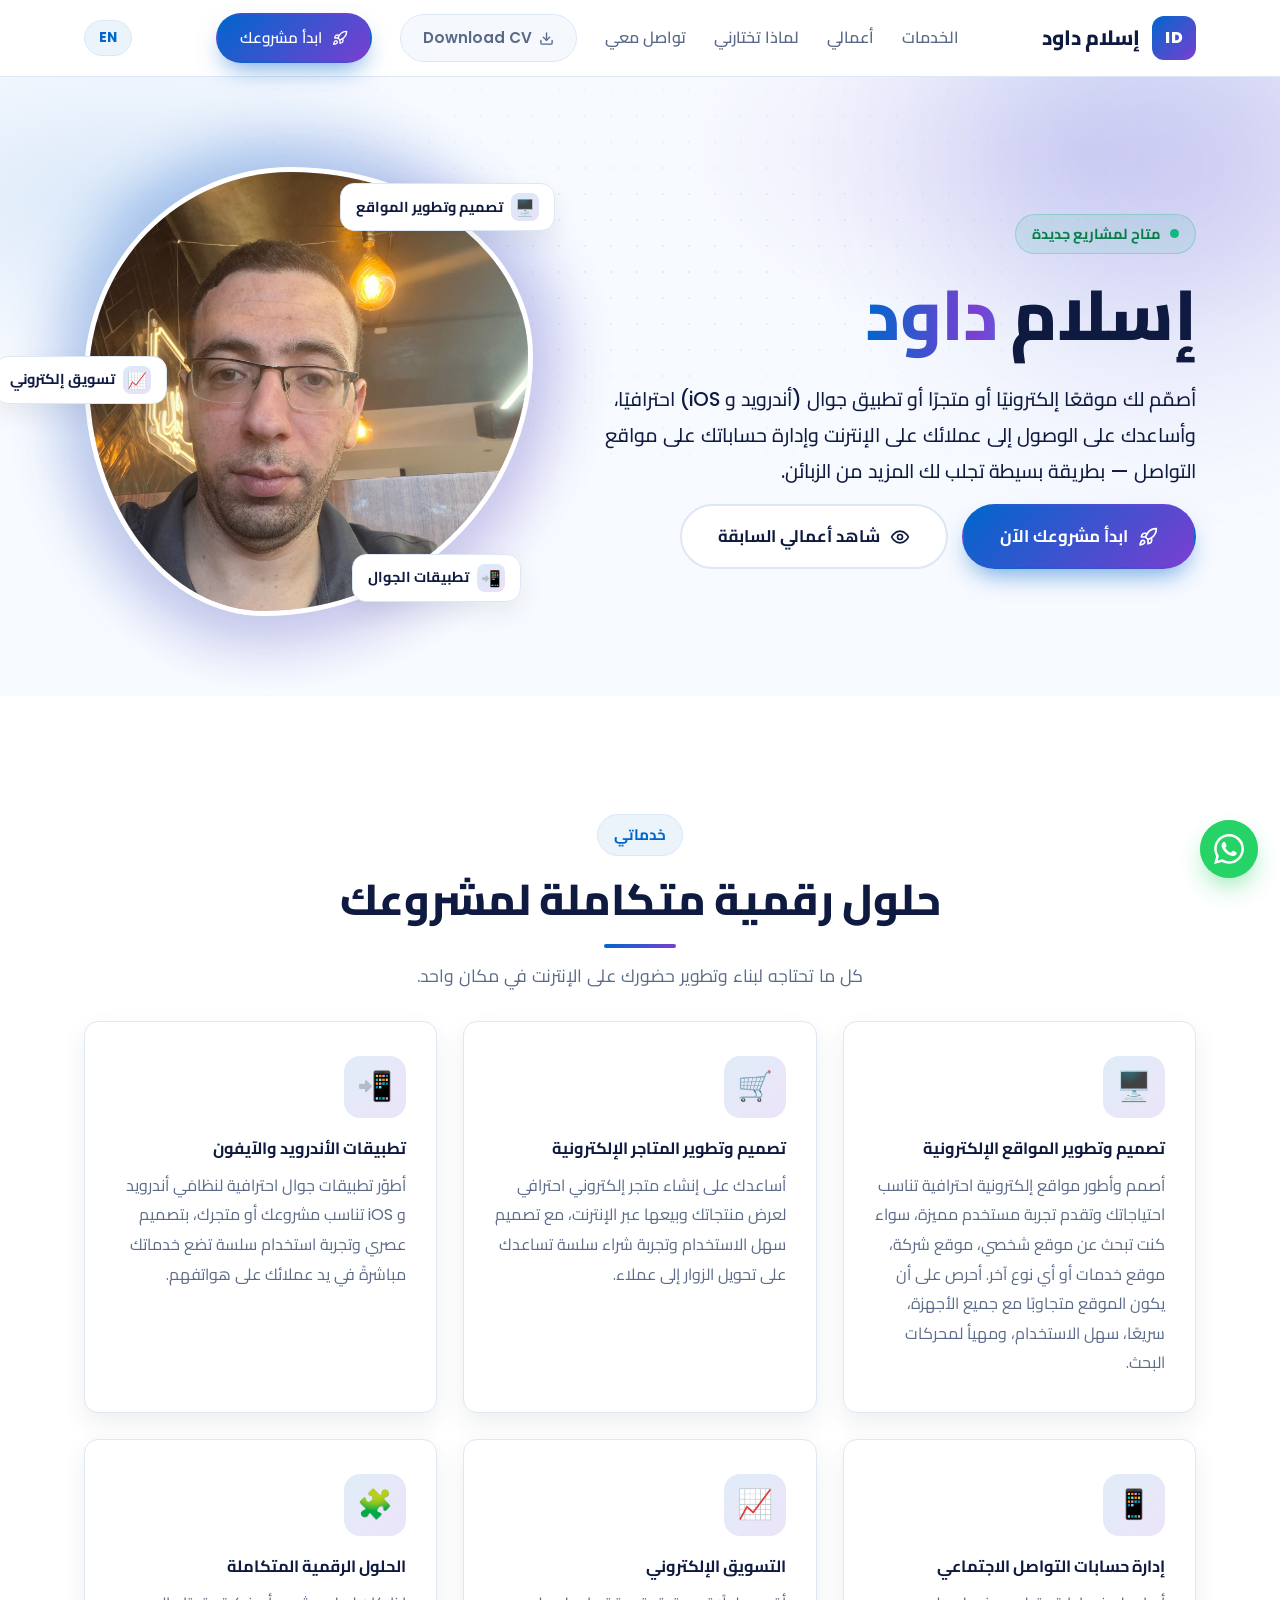
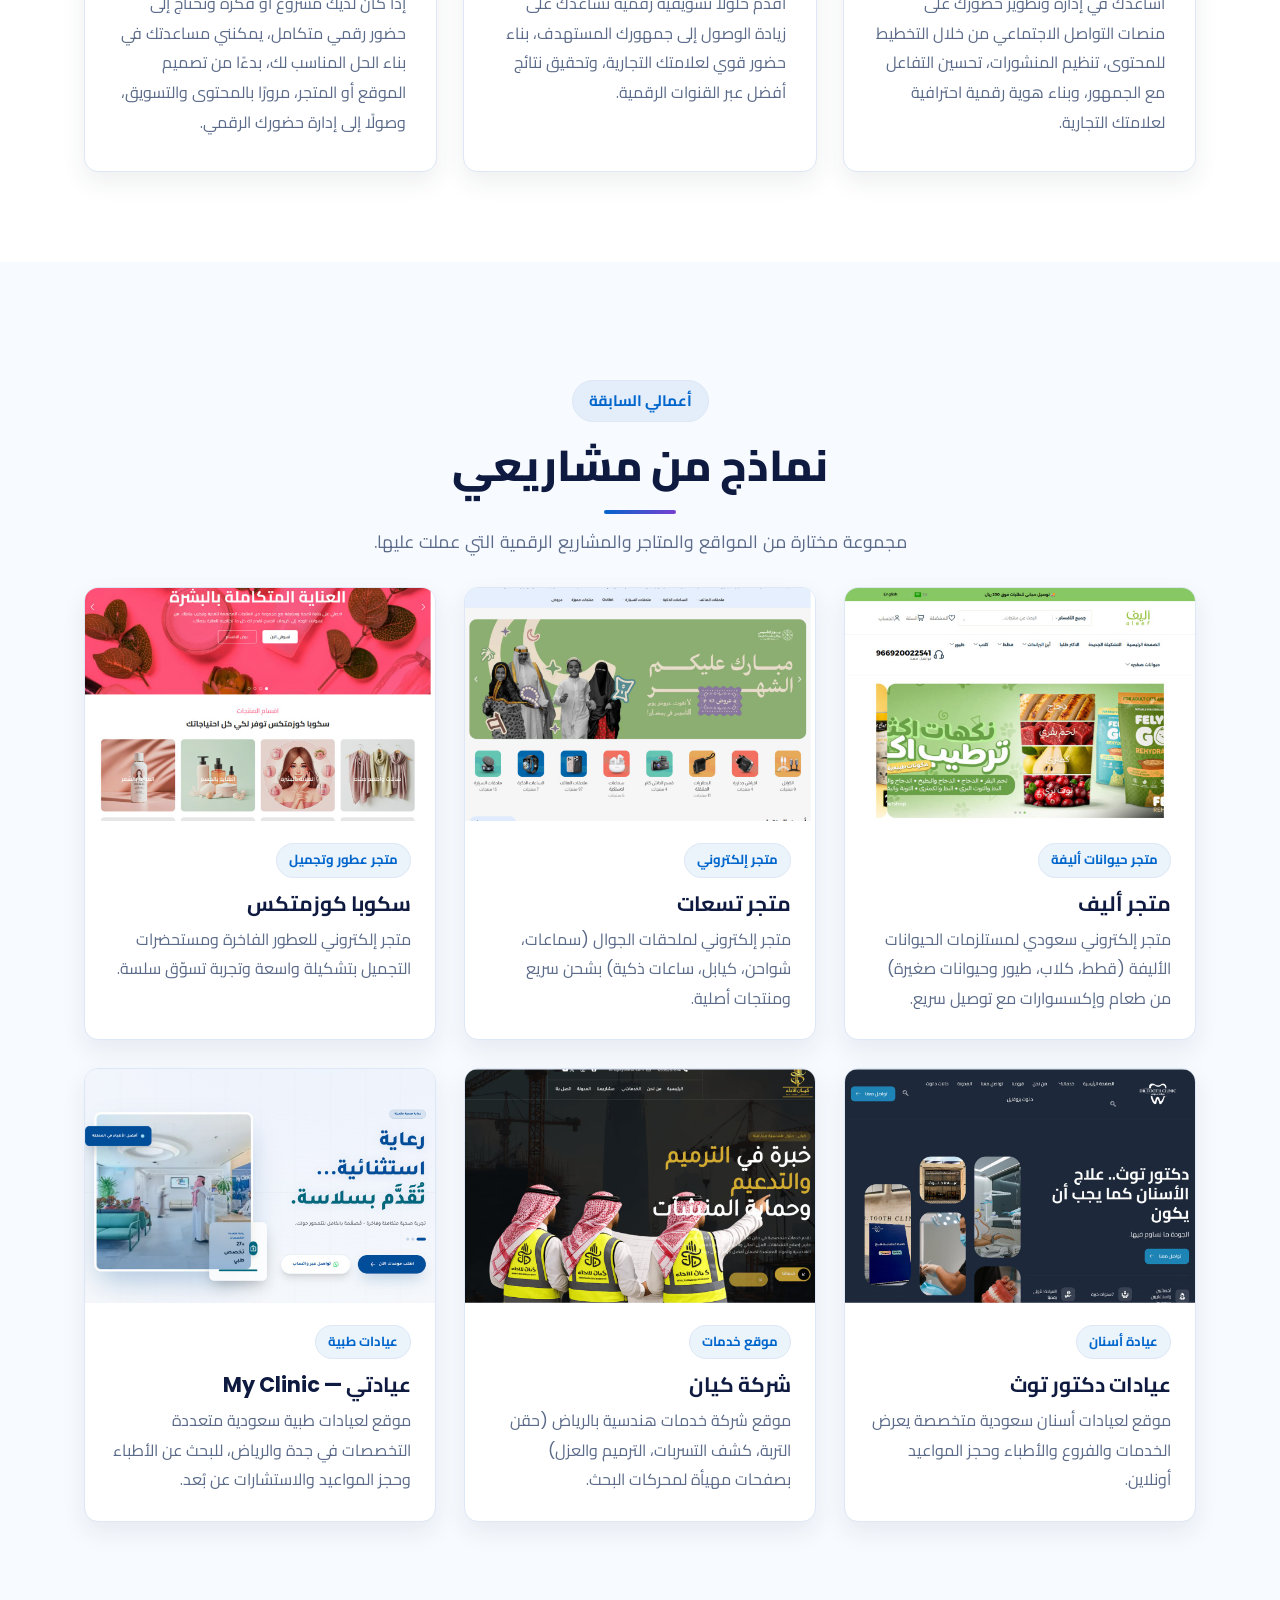
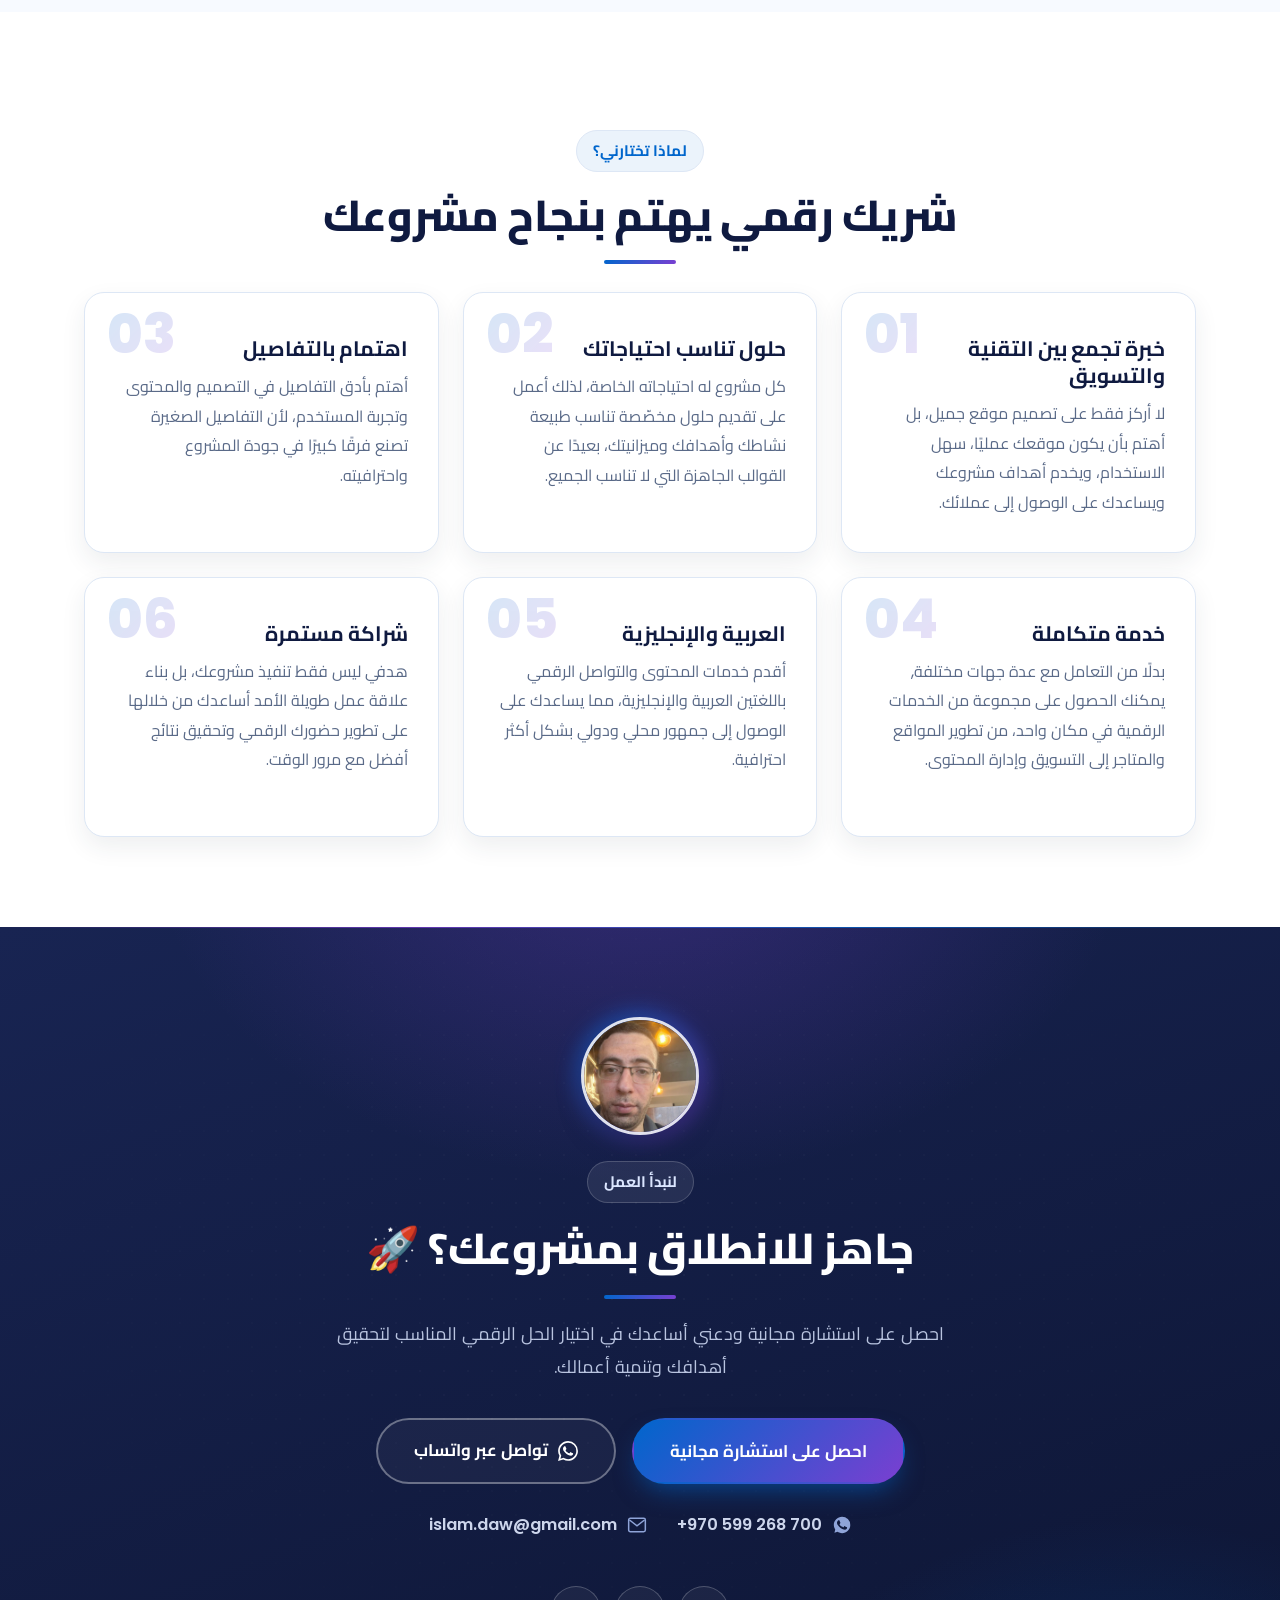
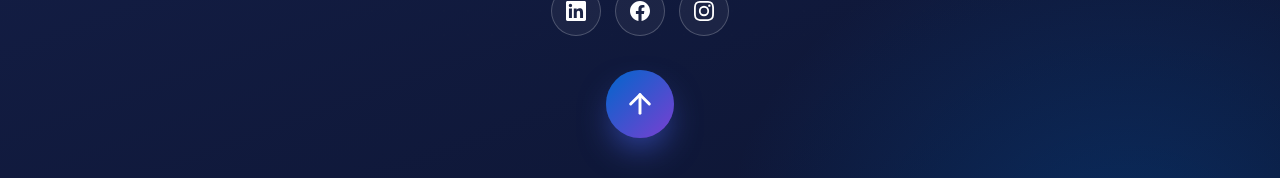
==== commit 560e2e6e: "CV nav button: show only "Download CV" + icon, no Arabic text 🤖 Generated with Codebuff Co-Authored-" ====
--- a/index.html
+++ b/index.html
@@ -72,7 +72,7 @@
         <a href="#portfolio" data-en="Work">أعمالي</a>
         <a href="#why" data-en="Why Me">لماذا تختارني</a>
         <a href="#contact" data-en="Contact">تواصل معي</a>
-        <a href="cv.html" class="btn btn-sm btn-ghost nav-cv" download="Islam_Faysal_CV.pdf" data-en="<svg viewBox='0 0 24 24' fill='none' stroke='currentColor' stroke-width='2' stroke-linecap='round' stroke-linejoin='round'><path d="M21 15v4a2 2 0 0 1-2 2H5a2 2 0 0 1-2-2v-4"/><polyline points="7 10 12 15 17 10"/><line x1="12" y1="15" x2="12" y2="3"/></svg> Download CV"><svg viewBox="0 0 24 24" fill="none" stroke="currentColor" stroke-width="2" stroke-linecap="round" stroke-linejoin="round"><path d="M21 15v4a2 2 0 0 1-2 2H5a2 2 0 0 1-2-2v-4"/><polyline points="7 10 12 15 17 10"/><line x1="12" y1="15" x2="12" y2="3"/></svg> السيرة الذاتية</a>
+        <a href="cv.html" class="btn btn-sm btn-ghost nav-cv" download="Islam_Faysal_CV.pdf"><svg viewBox="0 0 24 24" fill="none" stroke="currentColor" stroke-width="2" stroke-linecap="round" stroke-linejoin="round"><path d="M21 15v4a2 2 0 0 1-2 2H5a2 2 0 0 1-2-2v-4"/><polyline points="7 10 12 15 17 10"/><line x1="12" y1="15" x2="12" y2="3"/></svg> Download CV</a>
         <a href="#contact" class="btn btn-sm btn-primary nav-cta" data-en="<svg viewBox='0 0 24 24' fill='none' stroke='currentColor' stroke-width='2' stroke-linecap='round' stroke-linejoin='round'><path d='M4.5 16.5c-1.5 1.26-2 5-2 5s3.74-.5 5-2c.71-.84.7-2.13-.09-2.91a2.18 2.18 0 0 0-2.91-.09z'/><path d='m12 15-3-3a22 22 0 0 1 2-3.95A12.88 12.88 0 0 1 22 2c0 2.72-.78 7.5-6 11a22.35 22.35 0 0 1-4 2z'/><path d='M9 12H4s.55-3.03 2-4c1.62-1.08 5 0 5 0'/><path d='M12 15v5s3.03-.55 4-2c1.08-1.62 0-5 0-5'/></svg> Start Project"><svg viewBox="0 0 24 24" fill="none" stroke="currentColor" stroke-width="2" stroke-linecap="round" stroke-linejoin="round"><path d="M4.5 16.5c-1.5 1.26-2 5-2 5s3.74-.5 5-2c.71-.84.7-2.13-.09-2.91a2.18 2.18 0 0 0-2.91-.09z"/><path d="m12 15-3-3a22 22 0 0 1 2-3.95A12.88 12.88 0 0 1 22 2c0 2.72-.78 7.5-6 11a22.35 22.35 0 0 1-4 2z"/><path d="M9 12H4s.55-3.03 2-4c1.62-1.08 5 0 5 0"/><path d="M12 15v5s3.03-.55 4-2c1.08-1.62 0-5 0-5"/></svg> ابدأ مشروعك</a>
       </nav>
       <div class="header-actions">
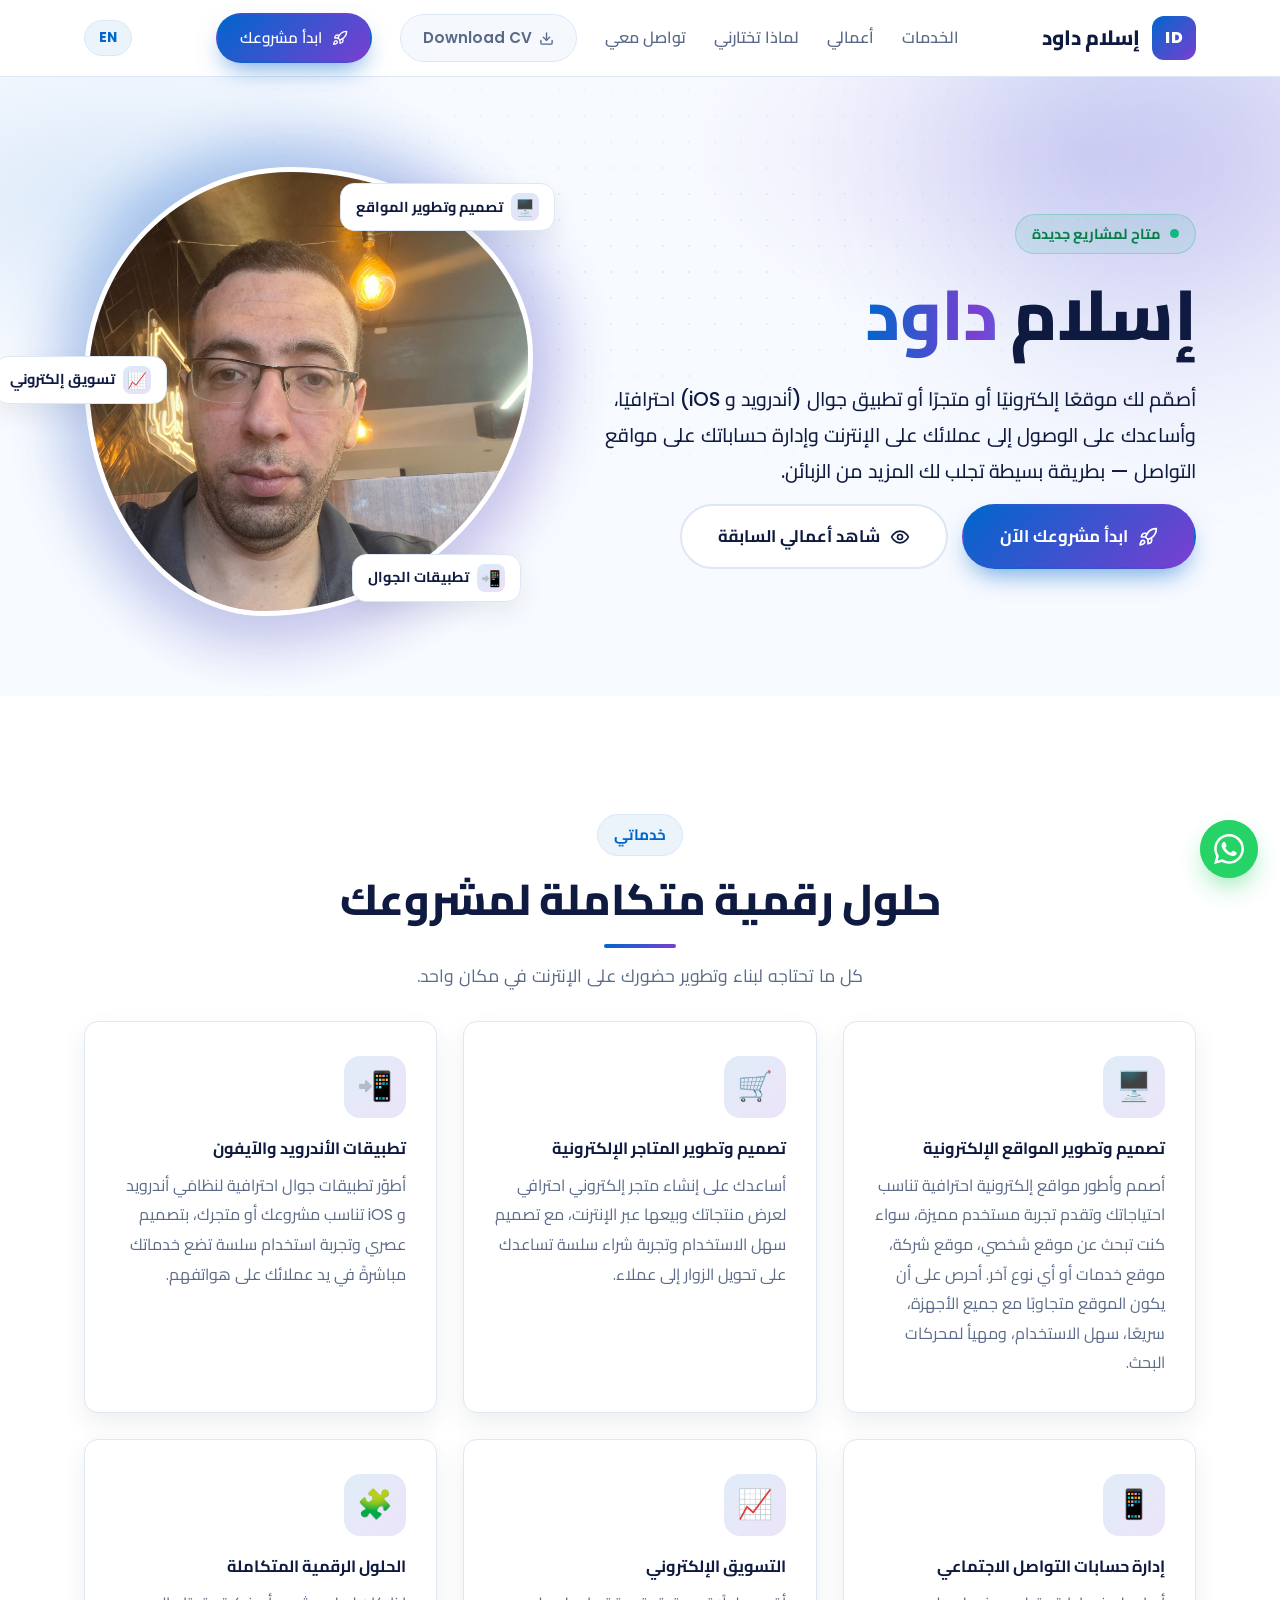
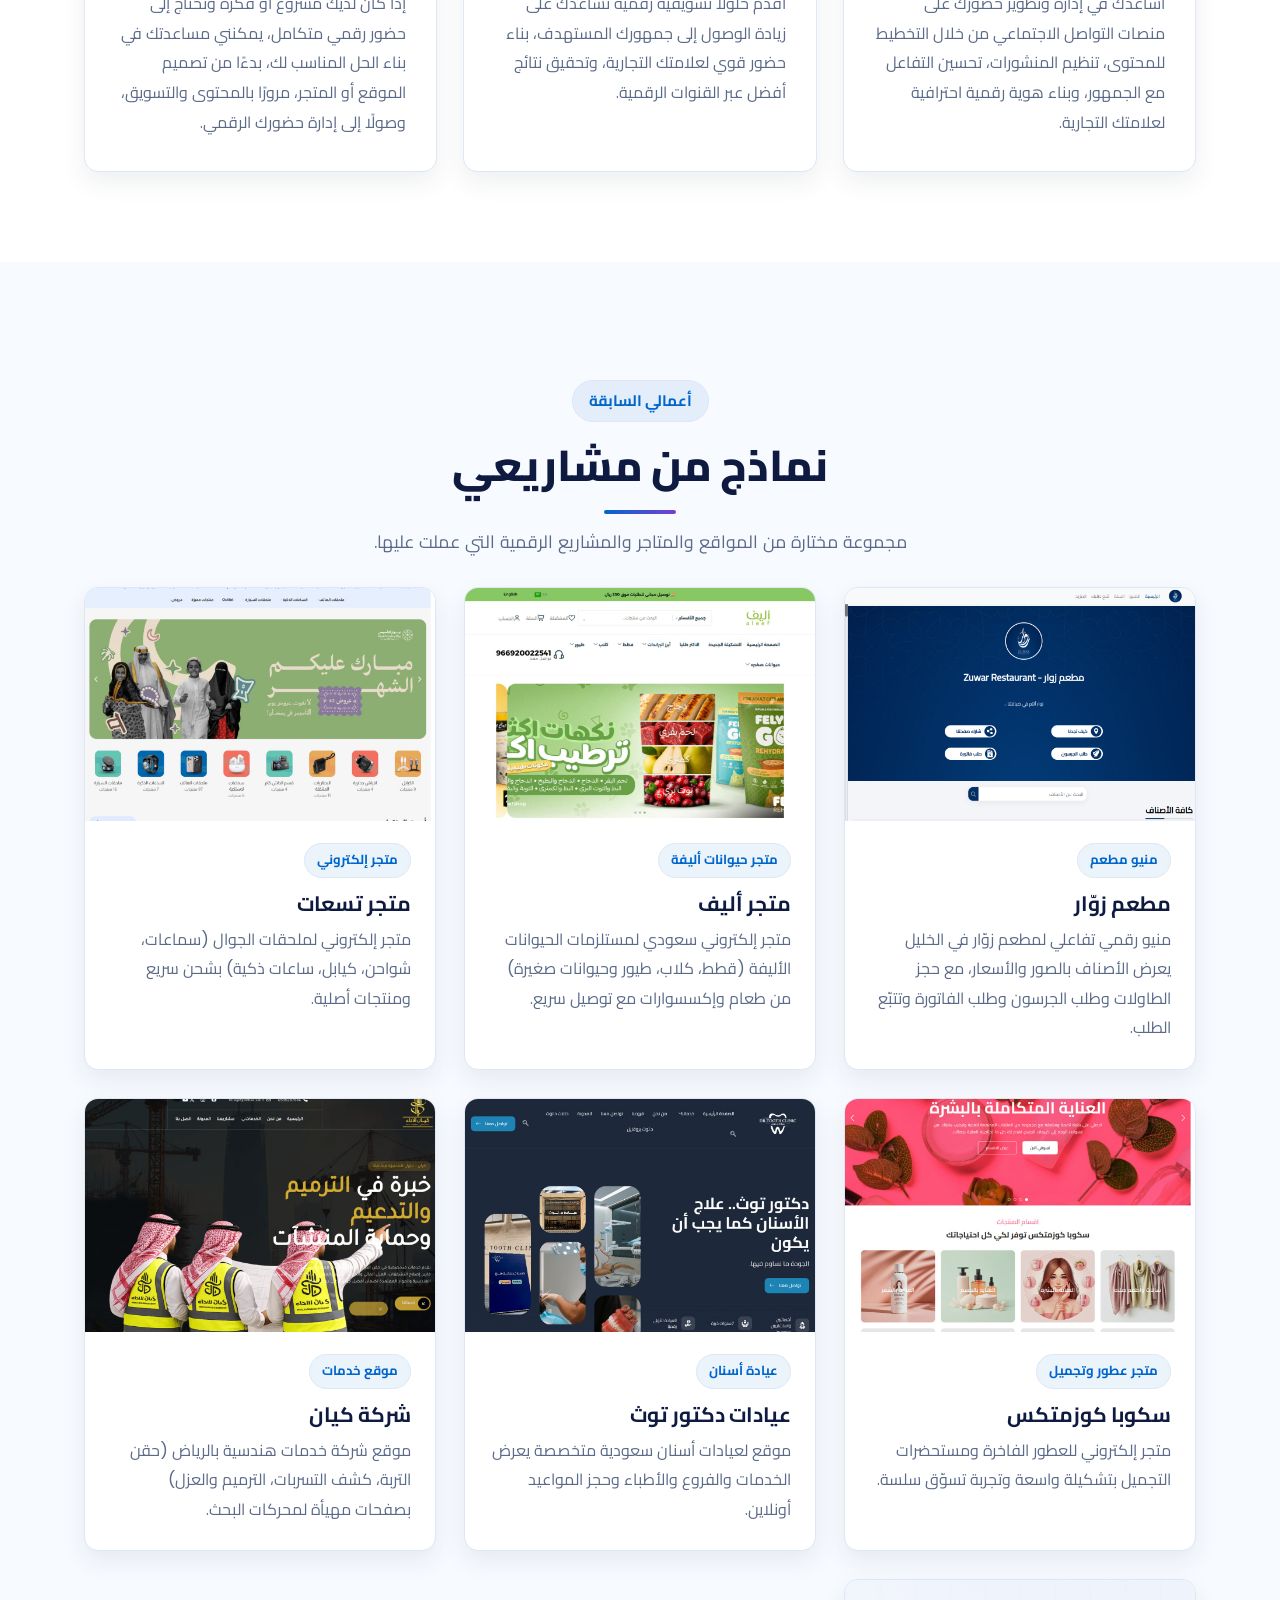
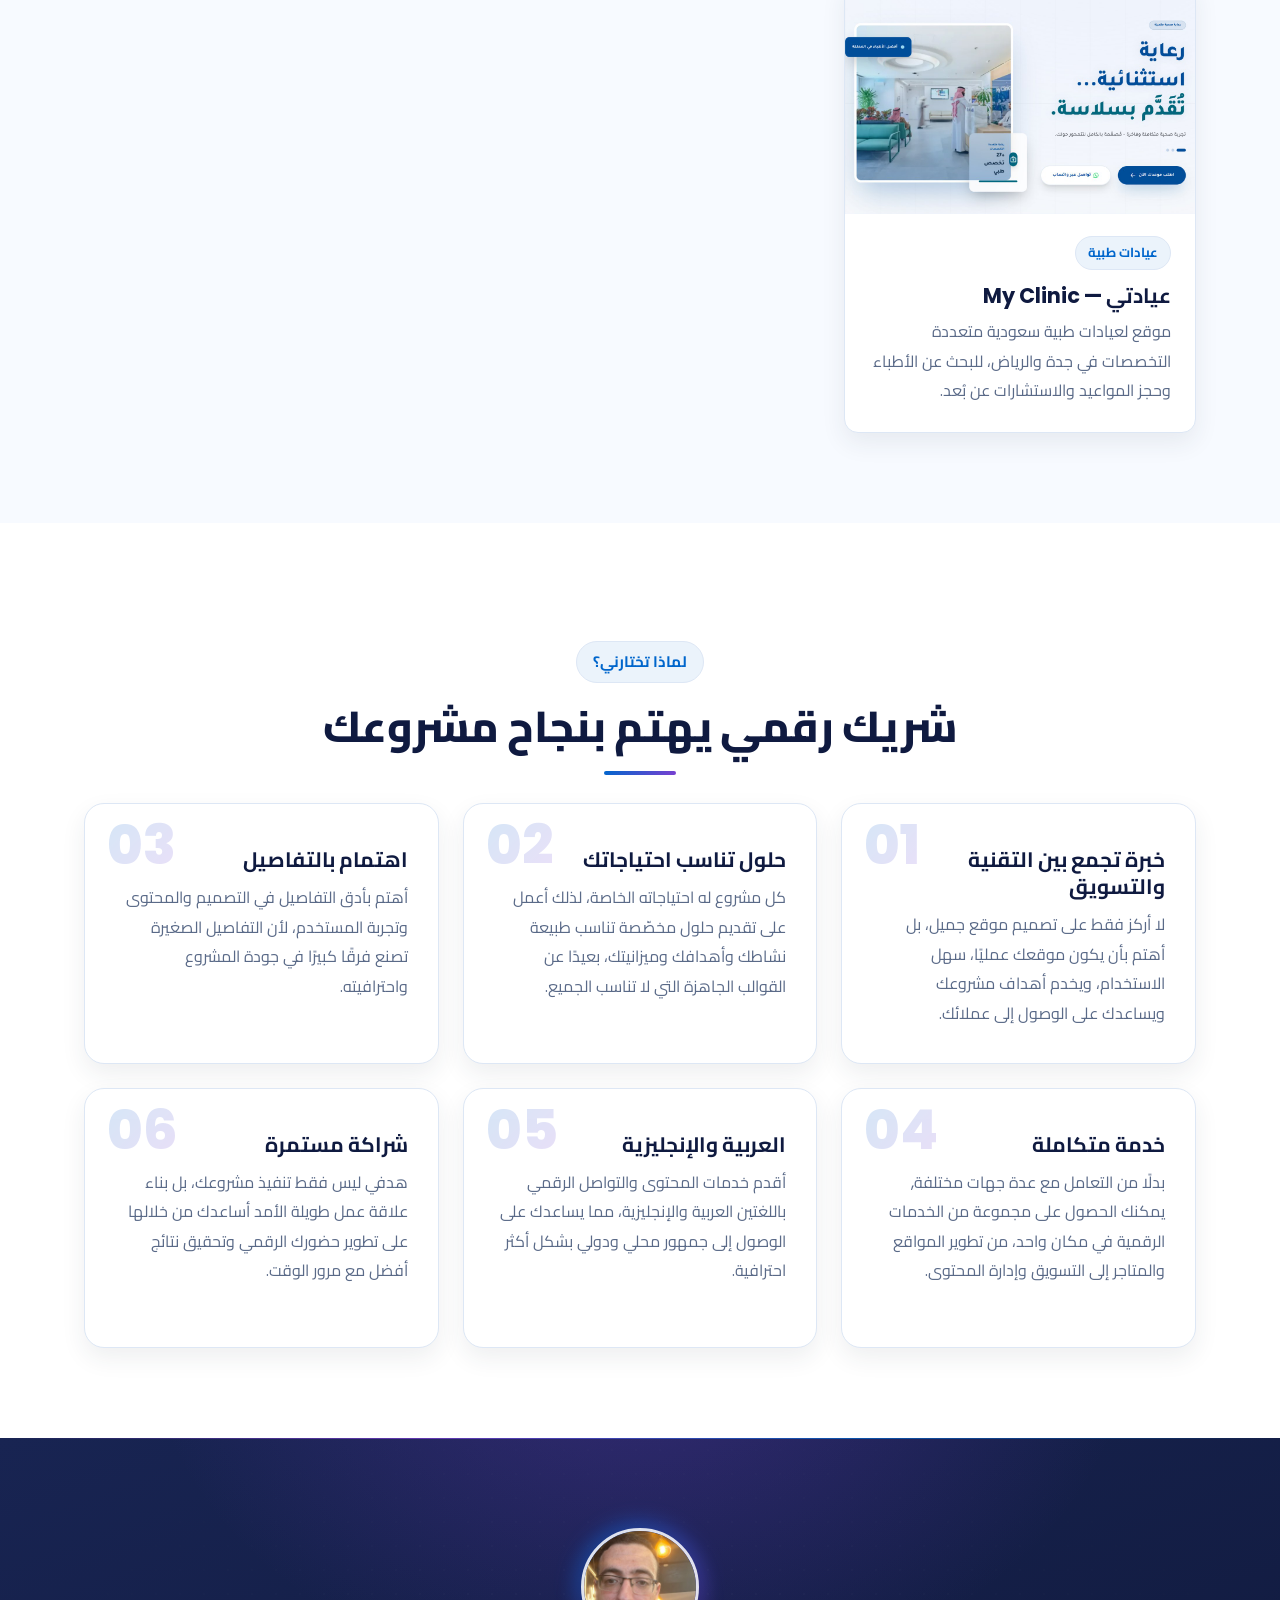
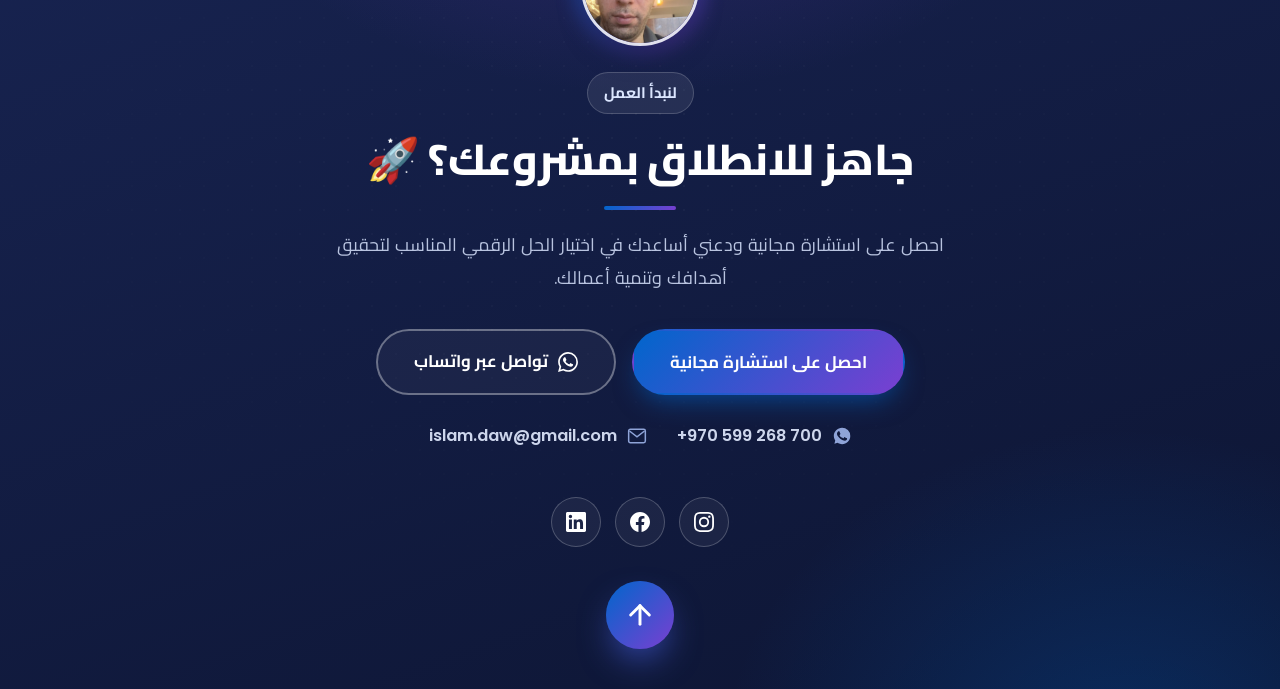
==== commit 7f77d696: "Portfolio: add Zuwar Restaurant digital menu Co-Authored-By: Claude Opus 4.8 <noreply@anthropic.com>" ====
--- a/index.html
+++ b/index.html
@@ -72,7 +72,7 @@
         <a href="#portfolio" data-en="Work">أعمالي</a>
         <a href="#why" data-en="Why Me">لماذا تختارني</a>
         <a href="#contact" data-en="Contact">تواصل معي</a>
-        <a href="cv.html" class="btn btn-sm btn-ghost nav-cv" download="Islam_Faysal_CV.pdf"><svg viewBox="0 0 24 24" fill="none" stroke="currentColor" stroke-width="2" stroke-linecap="round" stroke-linejoin="round"><path d="M21 15v4a2 2 0 0 1-2 2H5a2 2 0 0 1-2-2v-4"/><polyline points="7 10 12 15 17 10"/><line x1="12" y1="15" x2="12" y2="3"/></svg> Download CV</a>
+        <a href="cv.html" class="btn btn-sm btn-ghost nav-cv"><svg viewBox="0 0 24 24" fill="none" stroke="currentColor" stroke-width="2" stroke-linecap="round" stroke-linejoin="round"><path d="M21 15v4a2 2 0 0 1-2 2H5a2 2 0 0 1-2-2v-4"/><polyline points="7 10 12 15 17 10"/><line x1="12" y1="15" x2="12" y2="3"/></svg> Download CV</a>
         <a href="#contact" class="btn btn-sm btn-primary nav-cta" data-en="<svg viewBox='0 0 24 24' fill='none' stroke='currentColor' stroke-width='2' stroke-linecap='round' stroke-linejoin='round'><path d='M4.5 16.5c-1.5 1.26-2 5-2 5s3.74-.5 5-2c.71-.84.7-2.13-.09-2.91a2.18 2.18 0 0 0-2.91-.09z'/><path d='m12 15-3-3a22 22 0 0 1 2-3.95A12.88 12.88 0 0 1 22 2c0 2.72-.78 7.5-6 11a22.35 22.35 0 0 1-4 2z'/><path d='M9 12H4s.55-3.03 2-4c1.62-1.08 5 0 5 0'/><path d='M12 15v5s3.03-.55 4-2c1.08-1.62 0-5 0-5'/></svg> Start Project"><svg viewBox="0 0 24 24" fill="none" stroke="currentColor" stroke-width="2" stroke-linecap="round" stroke-linejoin="round"><path d="M4.5 16.5c-1.5 1.26-2 5-2 5s3.74-.5 5-2c.71-.84.7-2.13-.09-2.91a2.18 2.18 0 0 0-2.91-.09z"/><path d="m12 15-3-3a22 22 0 0 1 2-3.95A12.88 12.88 0 0 1 22 2c0 2.72-.78 7.5-6 11a22.35 22.35 0 0 1-4 2z"/><path d="M9 12H4s.55-3.03 2-4c1.62-1.08 5 0 5 0"/><path d="M12 15v5s3.03-.55 4-2c1.08-1.62 0-5 0-5"/></svg> ابدأ مشروعك</a>
       </nav>
       <div class="header-actions">
@@ -194,6 +194,17 @@
       </div>
 
       <div class="portfolio-grid">
+        <a class="work" href="https://zuwar.ps/menu" target="_blank" rel="noopener">
+          <div class="work-thumb">
+            <img src="assets/portfolio/zuwar.jpg" alt="منيو مطعم زوّار الرقمي - Zuwar Restaurant digital menu" loading="lazy" />
+          </div>
+          <div class="work-body">
+            <span class="work-tag" data-en="Restaurant Menu">منيو مطعم</span>
+            <h3 data-en="Zuwar Restaurant">مطعم زوّار</h3>
+            <p data-en="An interactive digital menu for Zuwar Restaurant in Hebron — dishes with photos and prices, plus table reservations, waiter calls, bill requests, and order tracking.">منيو رقمي تفاعلي لمطعم زوّار في الخليل يعرض الأصناف بالصور والأسعار، مع حجز الطاولات وطلب الجرسون وطلب الفاتورة وتتبّع الطلب.</p>
+          </div>
+        </a>
+
         <a class="work" href="https://aleef.com/" target="_blank" rel="noopener">
           <div class="work-thumb">
             <img src="assets/portfolio/aleef.jpg" alt="متجر أليف لمستلزمات الحيوانات الأليفة" loading="lazy" />
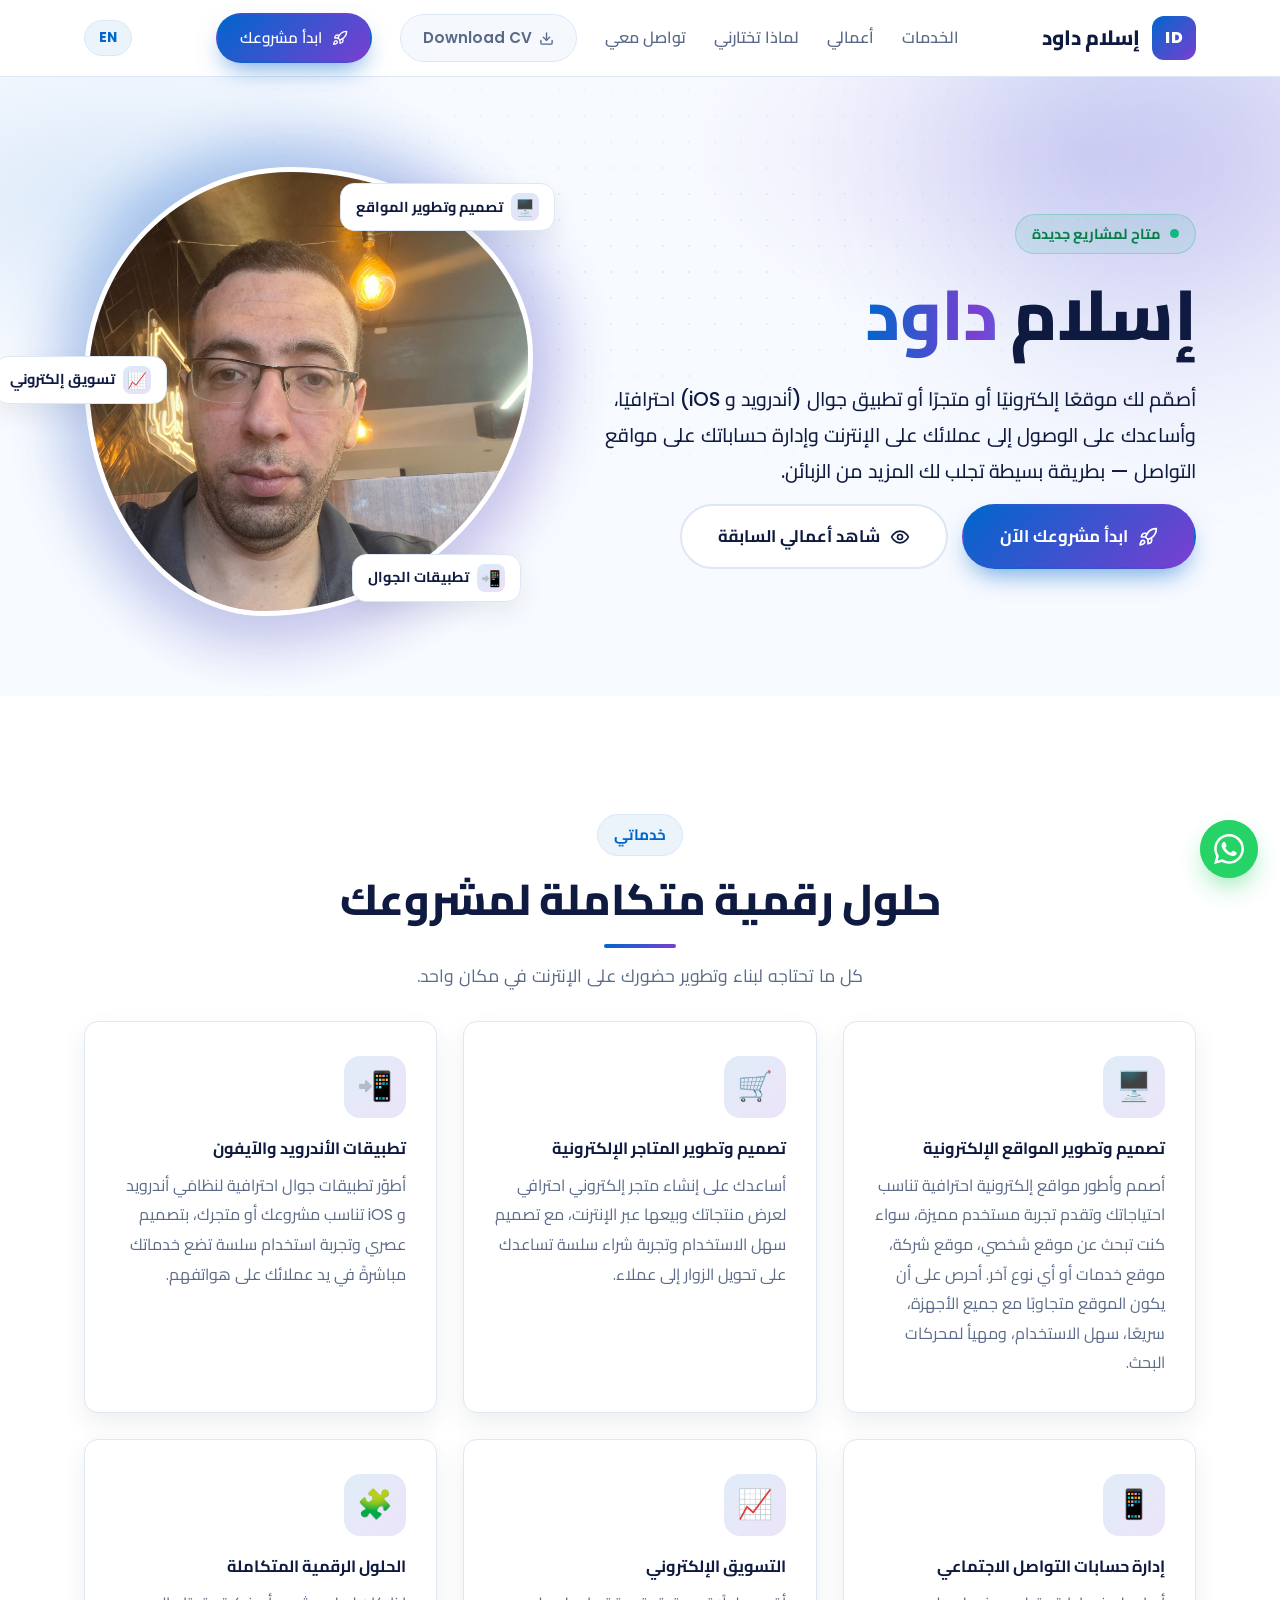
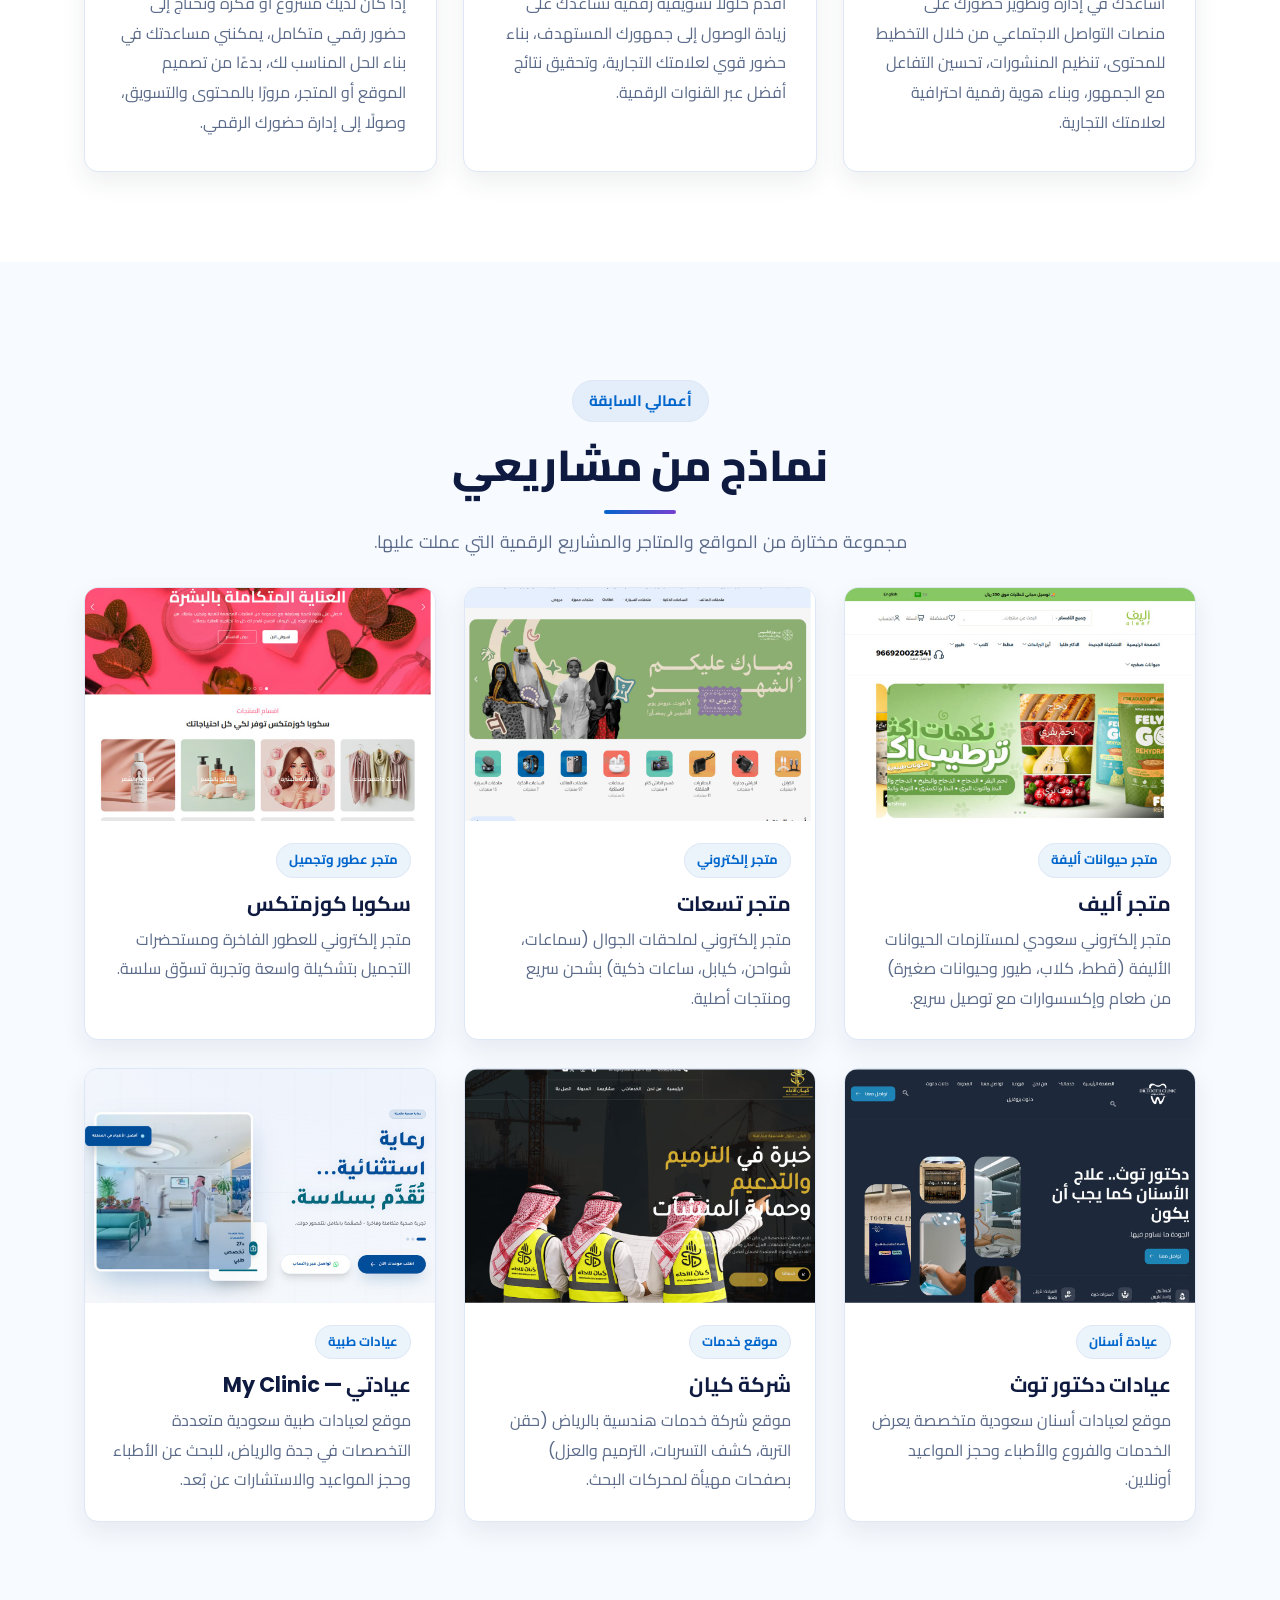
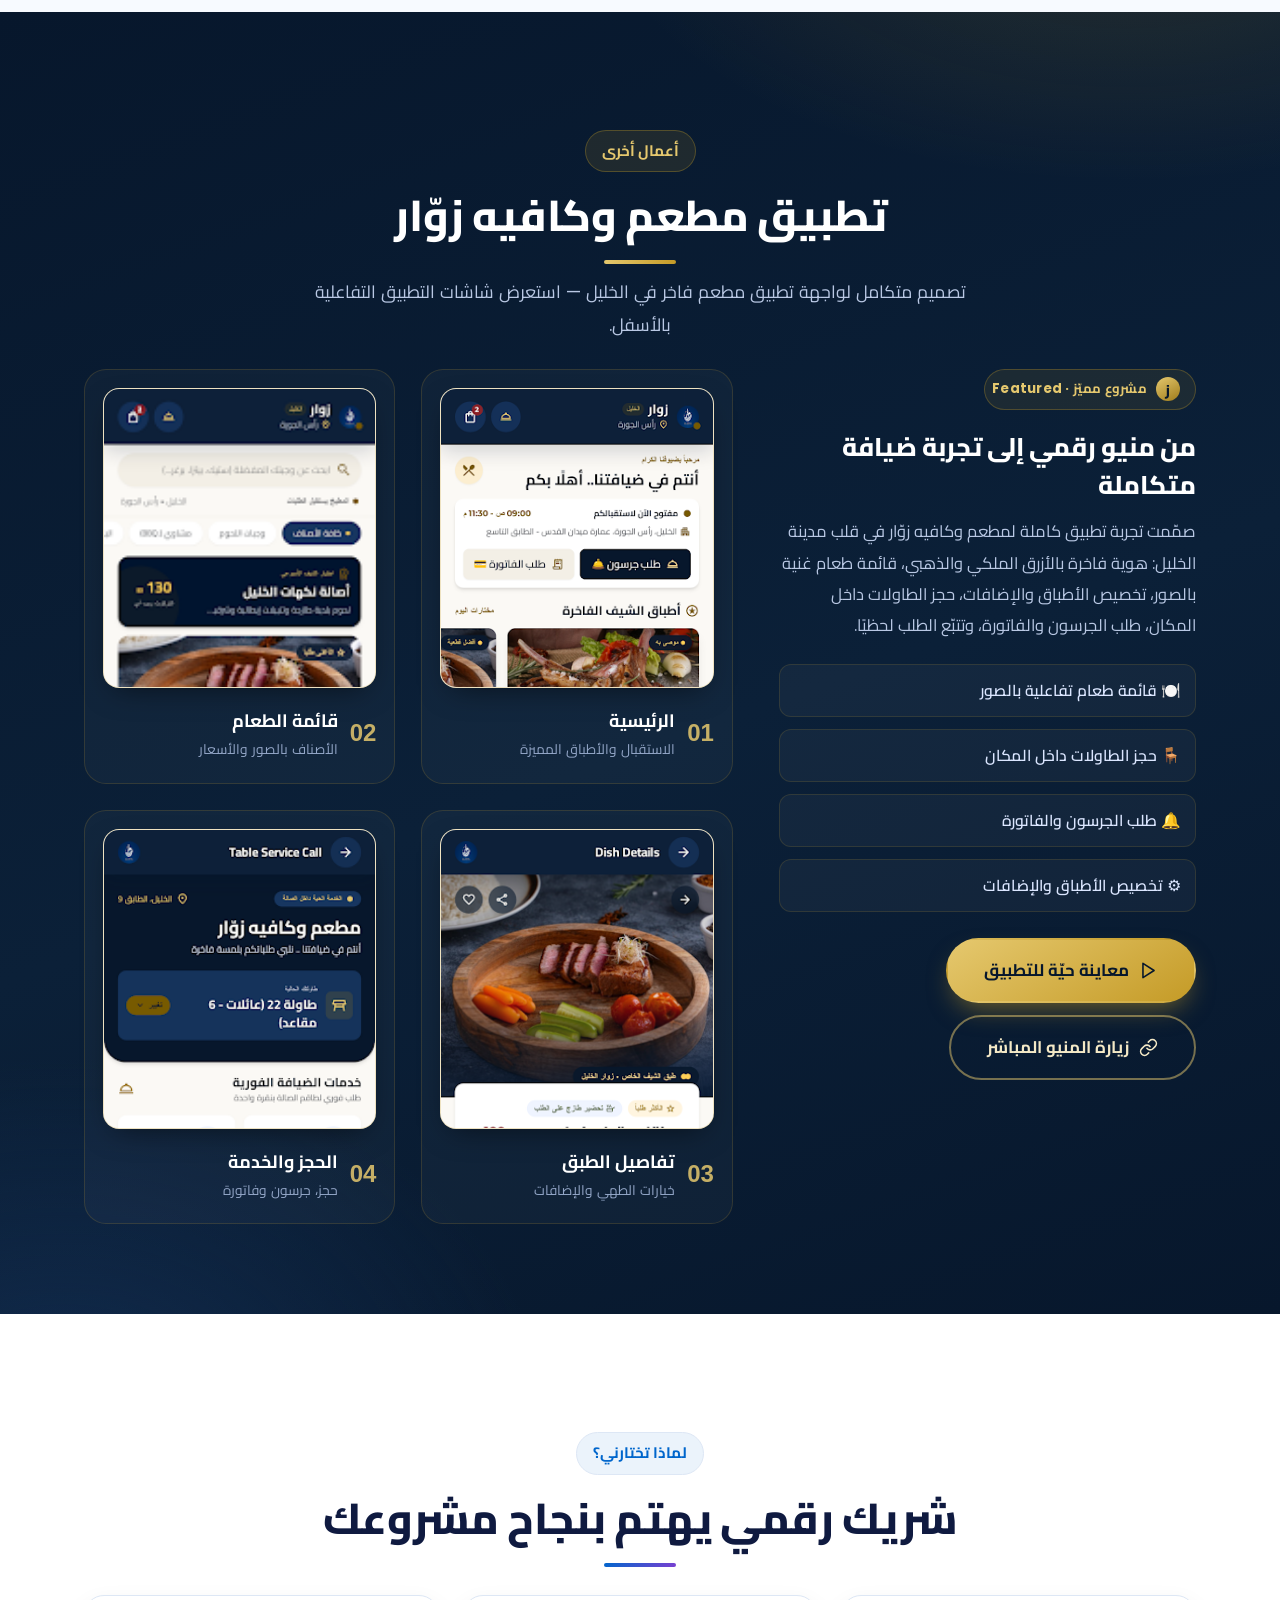
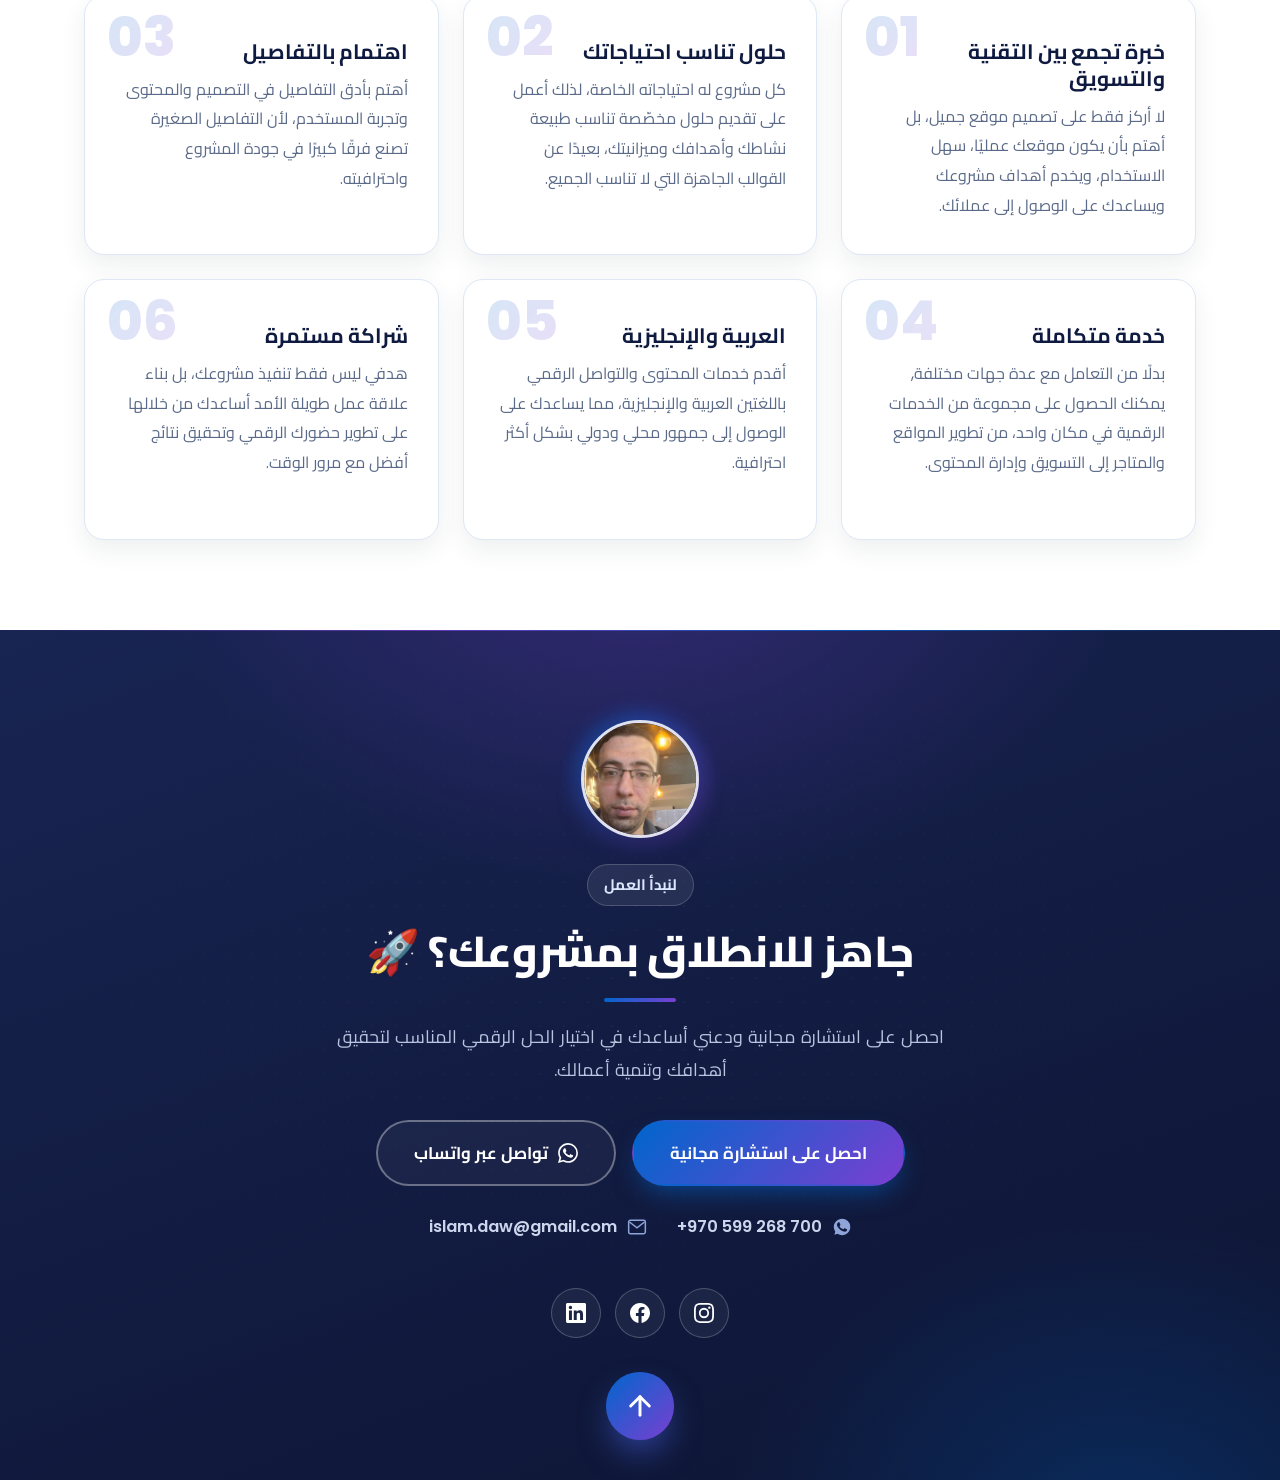
==== commit 8fb806f2: "Portfolio: add dedicated Zuwar Restaurant app showcase - New "أعمال أخرى" section featuring the Zuwa" ====
--- a/index.html
+++ b/index.html
@@ -52,7 +52,7 @@
   <link rel="preconnect" href="https://fonts.googleapis.com" />
   <link rel="preconnect" href="https://fonts.gstatic.com" crossorigin />
   <link href="https://fonts.googleapis.com/css2?family=Cairo:wght@400;500;600;700;800&family=Poppins:wght@400;500;600;700;800&family=Tajawal:wght@400;500;700&display=swap" rel="stylesheet" />
-  <link rel="stylesheet" href="styles.css?v=77" />
+  <link rel="stylesheet" href="styles.css?v=78" />
   <link rel="icon" type="image/svg+xml" href="favicon.svg?v=1" />
   <link rel="icon" type="image/png" sizes="32x32" href="favicon-32x32.png?v=1" />
   <link rel="icon" type="image/png" sizes="16x16" href="favicon-16x16.png?v=1" />
@@ -194,17 +194,6 @@
       </div>
 
       <div class="portfolio-grid">
-        <a class="work" href="https://zuwar.ps/menu" target="_blank" rel="noopener">
-          <div class="work-thumb">
-            <img src="assets/portfolio/zuwar.jpg" alt="منيو مطعم زوّار الرقمي - Zuwar Restaurant digital menu" loading="lazy" />
-          </div>
-          <div class="work-body">
-            <span class="work-tag" data-en="Restaurant Menu">منيو مطعم</span>
-            <h3 data-en="Zuwar Restaurant">مطعم زوّار</h3>
-            <p data-en="An interactive digital menu for Zuwar Restaurant in Hebron — dishes with photos and prices, plus table reservations, waiter calls, bill requests, and order tracking.">منيو رقمي تفاعلي لمطعم زوّار في الخليل يعرض الأصناف بالصور والأسعار، مع حجز الطاولات وطلب الجرسون وطلب الفاتورة وتتبّع الطلب.</p>
-          </div>
-        </a>
-
         <a class="work" href="https://aleef.com/" target="_blank" rel="noopener">
           <div class="work-thumb">
             <img src="assets/portfolio/aleef.jpg" alt="متجر أليف لمستلزمات الحيوانات الأليفة" loading="lazy" />
@@ -272,6 +261,80 @@
         </a>
       </div>
 
+    </div>
+  </section>
+
+  <!-- Other work: Zuwar Restaurant App (dedicated showcase) -->
+  <section class="section zuwar" id="zuwar">
+    <div class="zuwar-bg" aria-hidden="true"></div>
+    <div class="container">
+      <div class="section-head zuwar-head">
+        <span class="kicker" data-en="Other Work">أعمال أخرى</span>
+        <h2 data-en="Zuwar Restaurant &amp; Café App">تطبيق مطعم وكافيه زوّار</h2>
+        <p data-en="A full UI/UX concept for a modern Palestinian fine-dining app in Hebron — browse the interactive screens below.">تصميم متكامل لواجهة تطبيق مطعم فاخر في الخليل — استعرض شاشات التطبيق التفاعلية بالأسفل.</p>
+      </div>
+
+      <div class="zuwar-showcase">
+        <div class="zuwar-intro">
+          <span class="zuwar-badge"><span class="zb-mark">ز</span> مشروع مميّز · Featured</span>
+          <h3 data-en="From a digital menu to a complete dining experience">من منيو رقمي إلى تجربة ضيافة متكاملة</h3>
+          <p data-en="A complete app design for Zuwar Restaurant &amp; Café in the heart of Hebron: a luxurious navy-and-gold identity, a photo-rich menu, dish customization, in-place table booking, waiter and bill requests, and live order tracking.">
+            صمّمت تجربة تطبيق كاملة لمطعم وكافيه زوّار في قلب مدينة الخليل: هوية فاخرة بالأزرق الملكي والذهبي،
+            قائمة طعام غنية بالصور، تخصيص الأطباق والإضافات، حجز الطاولات داخل المكان، طلب الجرسون والفاتورة،
+            وتتبّع الطلب لحظيًا.
+          </p>
+          <ul class="zuwar-feats">
+            <li data-en="🍽️ Photo-rich interactive menu">🍽️ قائمة طعام تفاعلية بالصور</li>
+            <li data-en="🪑 In-place table reservation">🪑 حجز الطاولات داخل المكان</li>
+            <li data-en="🔔 Waiter &amp; bill requests">🔔 طلب الجرسون والفاتورة</li>
+            <li data-en="⚙️ Dish customization &amp; add-ons">⚙️ تخصيص الأطباق والإضافات</li>
+          </ul>
+          <div class="zuwar-actions">
+            <a class="btn btn-gold btn-lg" href="zuwar/app.html?screen=home" target="_blank" rel="noopener" data-en="Open live preview">
+              <svg viewBox="0 0 24 24" fill="none" stroke="currentColor" stroke-width="2" stroke-linecap="round" stroke-linejoin="round"><path d="M5 3l14 9-14 9V3z"/></svg>
+              معاينة حيّة للتطبيق
+            </a>
+            <a class="btn btn-outline-gold btn-lg" href="https://zuwar.ps/menu" target="_blank" rel="noopener" data-en="Visit the live menu">
+              <svg viewBox="0 0 24 24" fill="none" stroke="currentColor" stroke-width="2" stroke-linecap="round" stroke-linejoin="round"><path d="M10 13a5 5 0 0 0 7.54.54l3-3a5 5 0 0 0-7.07-7.07l-1.72 1.71"/><path d="M14 11a5 5 0 0 0-7.54-.54l-3 3a5 5 0 0 0 7.07 7.07l1.71-1.71"/></svg>
+              زيارة المنيو المباشر
+            </a>
+          </div>
+        </div>
+
+        <div class="zuwar-gallery">
+          <a class="zscreen" href="zuwar/app.html?screen=home" target="_blank" rel="noopener">
+            <div class="zscreen-phone">
+              <img src="zuwar/screens/home.png" alt="الشاشة الرئيسية لتطبيق مطعم زوّار" loading="lazy" />
+            </div>
+            <div class="zscreen-cap"><span class="zscreen-num">01</span><b data-en="Home">الرئيسية</b><em data-en="Welcome &amp; chef specials">الاستقبال والأطباق المميزة</em></div>
+            <span class="zscreen-play"><svg viewBox="0 0 24 24" fill="none" stroke="currentColor" stroke-width="2" stroke-linecap="round" stroke-linejoin="round"><path d="M5 3l14 9-14 9V3z"/></svg></span>
+          </a>
+
+          <a class="zscreen" href="zuwar/app.html?screen=menu" target="_blank" rel="noopener">
+            <div class="zscreen-phone">
+              <img src="zuwar/screens/menu.png" alt="شاشة قائمة الطعام في تطبيق مطعم زوّار" loading="lazy" />
+            </div>
+            <div class="zscreen-cap"><span class="zscreen-num">02</span><b data-en="Menu">قائمة الطعام</b><em data-en="Dishes with photos &amp; prices">الأصناف بالصور والأسعار</em></div>
+            <span class="zscreen-play"><svg viewBox="0 0 24 24" fill="none" stroke="currentColor" stroke-width="2" stroke-linecap="round" stroke-linejoin="round"><path d="M5 3l14 9-14 9V3z"/></svg></span>
+          </a>
+
+          <a class="zscreen" href="zuwar/app.html?screen=dish" target="_blank" rel="noopener">
+            <div class="zscreen-phone">
+              <img src="zuwar/screens/dish.png" alt="شاشة تفاصيل الطبق في تطبيق مطعم زوّار" loading="lazy" />
+            </div>
+            <div class="zscreen-cap"><span class="zscreen-num">03</span><b data-en="Dish Details">تفاصيل الطبق</b><em data-en="Cooking options &amp; add-ons">خيارات الطهي والإضافات</em></div>
+            <span class="zscreen-play"><svg viewBox="0 0 24 24" fill="none" stroke="currentColor" stroke-width="2" stroke-linecap="round" stroke-linejoin="round"><path d="M5 3l14 9-14 9V3z"/></svg></span>
+          </a>
+
+          <a class="zscreen" href="zuwar/app.html?screen=reservation" target="_blank" rel="noopener">
+            <div class="zscreen-phone">
+              <img src="zuwar/screens/reservation.png" alt="شاشة حجز الطاولة وطلب الخدمة في تطبيق مطعم زوّار" loading="lazy" />
+            </div>
+            <div class="zscreen-cap"><span class="zscreen-num">04</span><b data-en="Booking &amp; Service">الحجز والخدمة</b><em data-en="Table booking, waiter &amp; bill">حجز، جرسون وفاتورة</em></div>
+            <span class="zscreen-play"><svg viewBox="0 0 24 24" fill="none" stroke="currentColor" stroke-width="2" stroke-linecap="round" stroke-linejoin="round"><path d="M5 3l14 9-14 9V3z"/></svg></span>
+          </a>
+        </div>
+      </div>
     </div>
   </section>
 
@@ -429,6 +492,6 @@
     </div>
   </div>
 
-  <script src="script.js?v=73"></script>
+  <script src="script.js?v=74"></script>
 </body>
 </html>
--- a/styles.css
+++ b/styles.css
@@ -900,3 +900,170 @@
   .hero-portrait { max-width: 210px; }
 }
 
+
+/* =========================================================
+   Zuwar Restaurant App — dedicated showcase section
+   ========================================================= */
+.btn-gold {
+  background: linear-gradient(150deg, #E5C86E, #C59B27);
+  color: #07172C;
+  box-shadow: 0 12px 26px -8px rgba(197, 155, 39, .55);
+}
+.btn-gold:hover { box-shadow: 0 18px 34px -10px rgba(197, 155, 39, .7); color: #07172C; }
+.btn-outline-gold {
+  background: transparent;
+  border-color: rgba(229, 200, 110, .5);
+  color: #f4e9c6;
+}
+.btn-outline-gold:hover { border-color: #E5C86E; color: #fff; background: rgba(229, 200, 110, .08); }
+
+.zuwar {
+  position: relative;
+  overflow: hidden;
+  color: #eaf1ff;
+  background: #07172C;
+}
+.zuwar-bg {
+  position: absolute; inset: 0; z-index: 0; pointer-events: none;
+  background:
+    radial-gradient(900px 500px at 88% -10%, rgba(197,155,39,.18), transparent 60%),
+    radial-gradient(800px 600px at 5% 108%, rgba(23,54,96,.6), transparent 60%),
+    linear-gradient(160deg, #07172C 0%, #0b2038 55%, #07172C 100%);
+}
+.zuwar .container { position: relative; z-index: 1; }
+.zuwar-head h2 { color: #fff; }
+.zuwar-head .kicker {
+  color: #E5C86E;
+  background: rgba(197,155,39,.12);
+  border: 1px solid rgba(197,155,39,.32);
+}
+.zuwar-head p { color: #b9c8e4; }
+.zuwar-head h2::after { background: linear-gradient(90deg, #E5C86E, #C59B27) !important; }
+
+.zuwar-showcase {
+  display: grid;
+  grid-template-columns: minmax(300px, 0.9fr) 1.4fr;
+  gap: 46px;
+  align-items: start;
+}
+
+/* Intro column */
+.zuwar-intro { position: sticky; top: 96px; }
+.zuwar-badge {
+  display: inline-flex; align-items: center; gap: 9px;
+  font-size: .82rem; font-weight: 700; letter-spacing: .02em;
+  color: #E5C86E;
+  background: rgba(197,155,39,.1);
+  border: 1px solid rgba(197,155,39,.3);
+  padding: 7px 15px 7px 7px; border-radius: 999px;
+}
+.zuwar-badge .zb-mark {
+  width: 24px; height: 24px; border-radius: 50%;
+  display: grid; place-items: center;
+  background: linear-gradient(150deg, #E5C86E, #9E7B1A);
+  color: #07172C; font-weight: 800; font-size: .9rem;
+}
+.zuwar-intro h3 { font-size: 1.6rem; margin: 18px 0 12px; color: #fff; font-weight: 800; line-height: 1.5; }
+.zuwar-intro > p { color: #b9c8e4; margin: 0 0 22px; font-size: 1.03rem; line-height: 1.9; }
+.zuwar-feats { list-style: none; margin: 0 0 26px; padding: 0; display: grid; gap: 12px; }
+.zuwar-feats li {
+  display: flex; align-items: center; gap: 10px;
+  font-size: .98rem; font-weight: 600; color: #dbe6ff;
+  background: rgba(255,255,255,.04);
+  border: 1px solid rgba(197,155,39,.16);
+  border-radius: 12px; padding: 11px 14px;
+}
+.zuwar-actions { display: flex; flex-wrap: wrap; gap: 12px; }
+.zuwar-actions .btn svg { width: 19px; height: 19px; }
+
+/* Gallery of phone screens */
+.zuwar-gallery {
+  display: grid;
+  grid-template-columns: repeat(2, 1fr);
+  gap: 26px;
+}
+.zscreen {
+  position: relative;
+  display: block;
+  background: rgba(255,255,255,.03);
+  border: 1px solid rgba(197,155,39,.18);
+  border-radius: 22px;
+  padding: 18px 18px 20px;
+  transition: transform .3s ease, box-shadow .3s ease, border-color .3s ease;
+}
+.zscreen:hover {
+  transform: translateY(-6px);
+  border-color: rgba(229,200,110,.55);
+  box-shadow: 0 26px 50px -20px rgba(0,0,0,.7), 0 0 0 1px rgba(229,200,110,.25);
+}
+.zscreen-phone {
+  position: relative;
+  height: 300px;
+  border-radius: 16px;
+  overflow: hidden;
+  background: #FBF9F5;
+  box-shadow: 0 10px 30px -12px rgba(0,0,0,.6);
+  border: 1px solid rgba(197,155,39,.25);
+}
+.zscreen-phone img {
+  width: 100%;
+  display: block;
+  transition: transform 3.2s ease;
+  transform: translateY(0);
+}
+.zscreen:hover .zscreen-phone img {
+  transform: translateY(calc(-100% + 300px));
+}
+.zscreen-cap {
+  position: relative;
+  display: grid;
+  grid-template-columns: auto 1fr;
+  grid-template-rows: auto auto;
+  column-gap: 12px;
+  align-items: center;
+  margin-top: 16px;
+}
+.zscreen-num {
+  grid-row: 1 / 3;
+  font-family: "Montserrat", sans-serif;
+  font-size: 1.5rem; font-weight: 700;
+  color: #E5C86E; opacity: .85;
+  align-self: center;
+}
+.zscreen-cap b { font-size: 1.12rem; color: #fff; font-weight: 700; }
+.zscreen-cap em { font-style: normal; font-size: .86rem; color: #93a6c7; }
+.zscreen-play {
+  position: absolute;
+  top: 30px; inset-inline-start: 30px;
+  width: 52px; height: 52px; border-radius: 50%;
+  display: grid; place-items: center;
+  background: rgba(7,23,44,.55);
+  border: 1px solid rgba(229,200,110,.6);
+  color: #E5C86E;
+  backdrop-filter: blur(4px);
+  opacity: 0; transform: scale(.8);
+  transition: opacity .3s ease, transform .3s ease, background .3s ease;
+  pointer-events: none;
+}
+.zscreen-play svg { width: 22px; height: 22px; margin-inline-start: 3px; }
+.zscreen:hover .zscreen-play {
+  opacity: 1; transform: scale(1);
+  background: linear-gradient(150deg, #E5C86E, #C59B27);
+  color: #07172C; border-color: transparent;
+}
+
+/* Reveal + responsive */
+.zscreen.reveal { transform: translateY(28px) scale(.98); }
+.zscreen.reveal.visible { transform: none; }
+
+@media (max-width: 900px) {
+  .zuwar-showcase { grid-template-columns: 1fr; gap: 34px; }
+  .zuwar-intro { position: static; text-align: center; }
+  .zuwar-feats { text-align: start; max-width: 420px; margin-inline: auto; margin-bottom: 26px; }
+  .zuwar-actions { justify-content: center; }
+}
+@media (max-width: 560px) {
+  .zuwar-gallery { grid-template-columns: 1fr; gap: 22px; max-width: 380px; margin-inline: auto; }
+  .zscreen-phone { height: 340px; }
+  .zscreen:hover .zscreen-phone img { transform: translateY(calc(-100% + 340px)); }
+}
